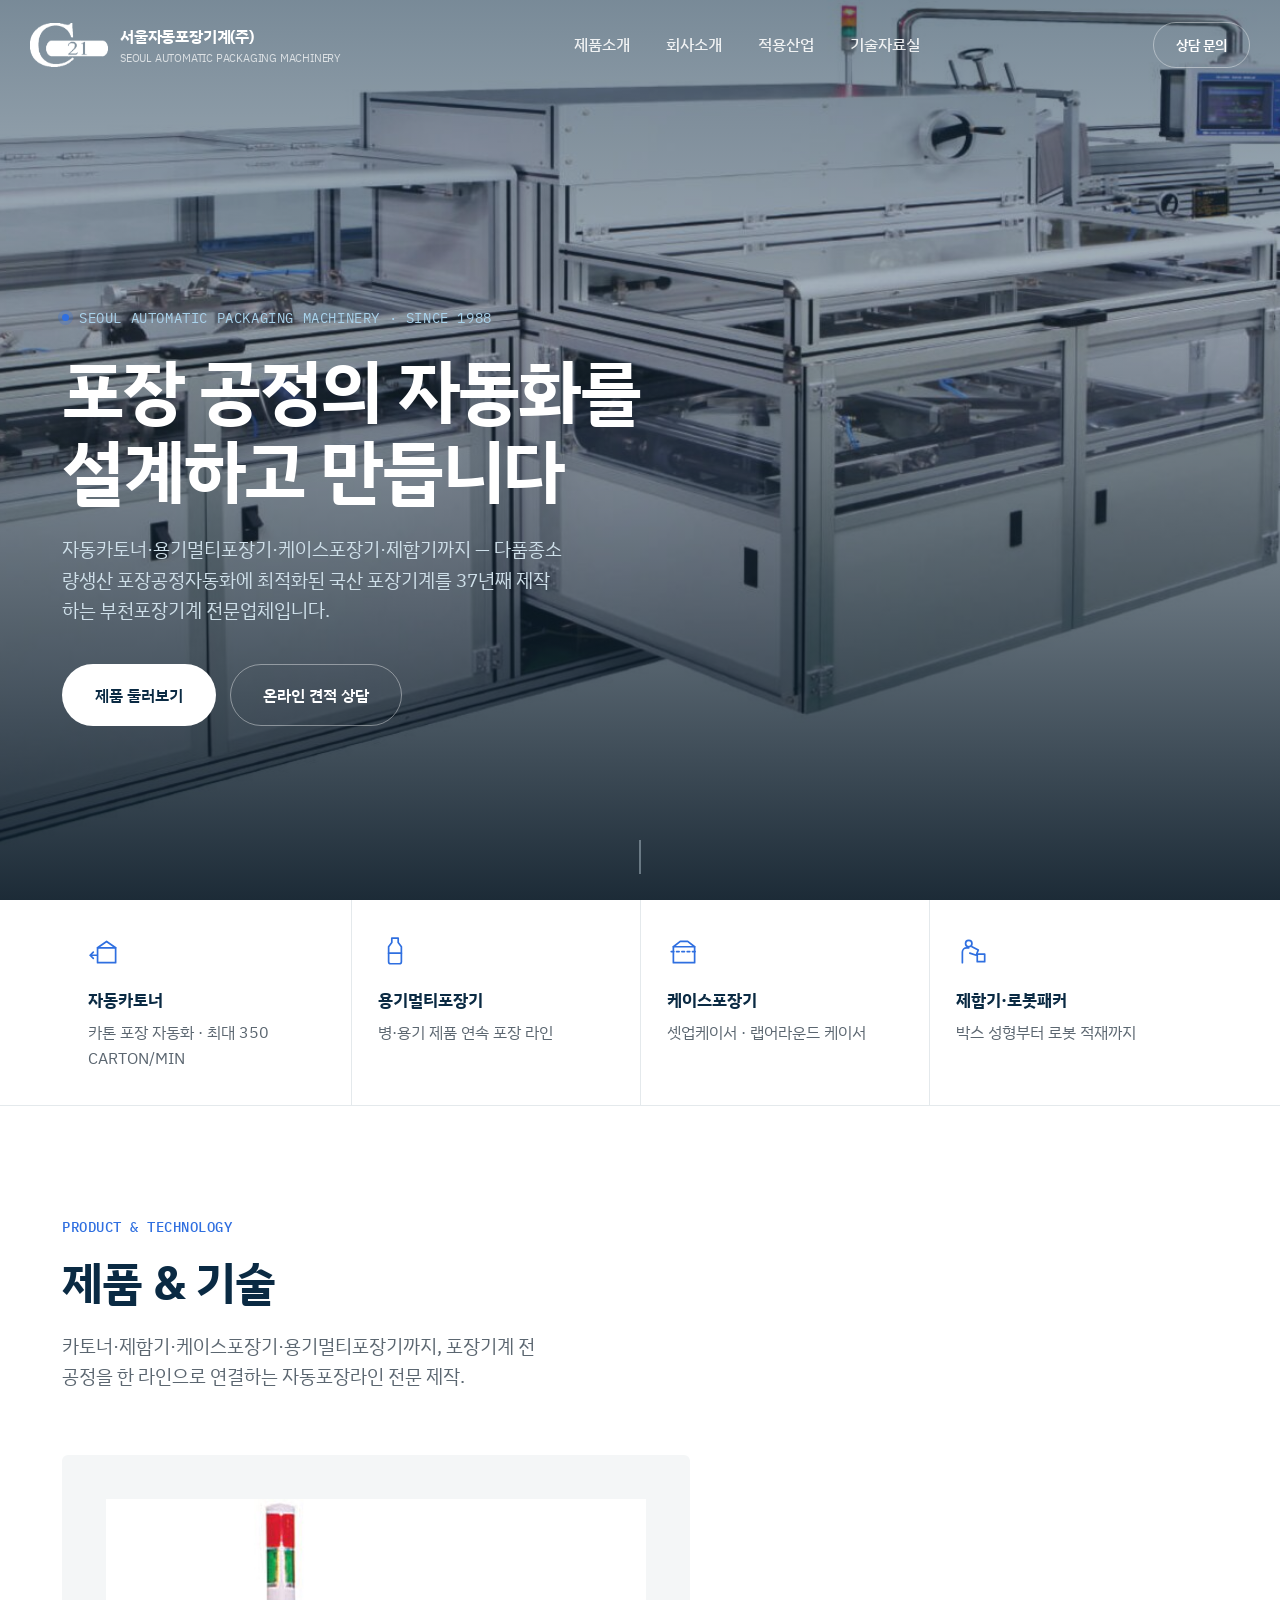
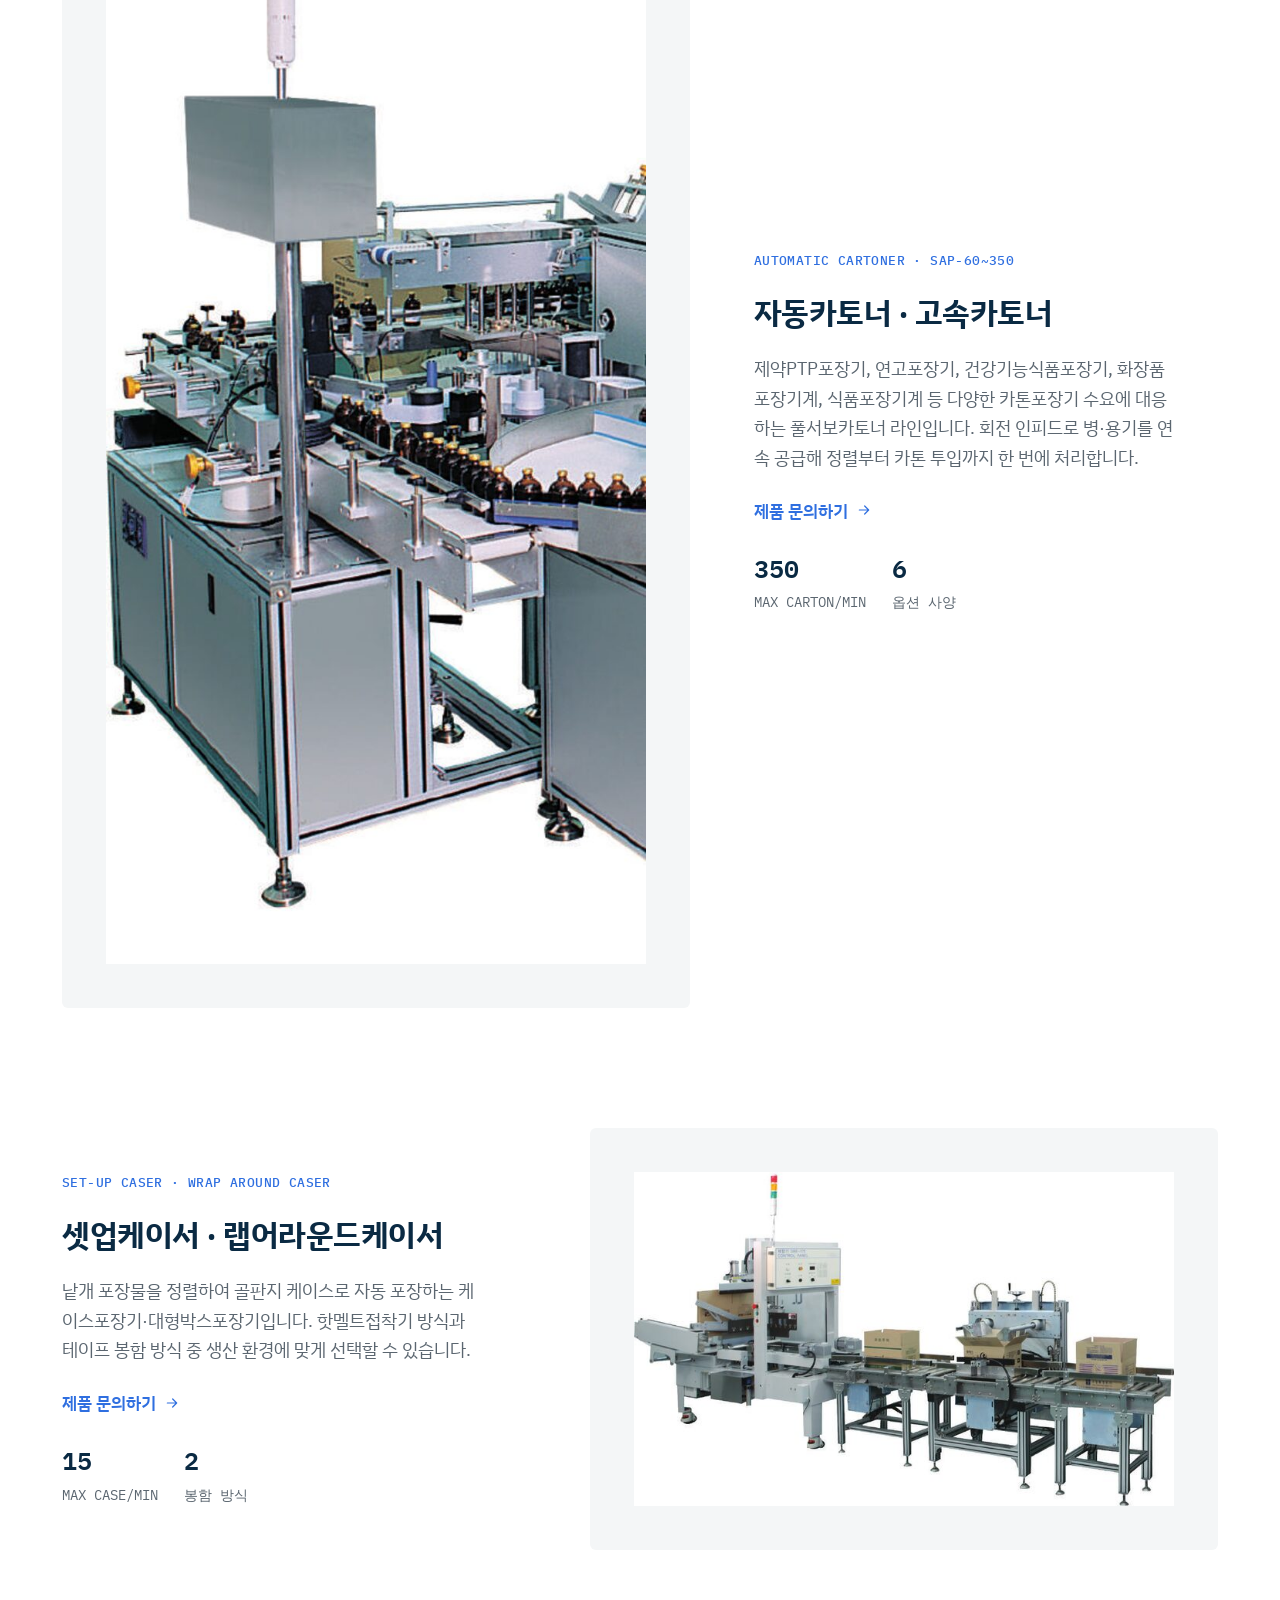
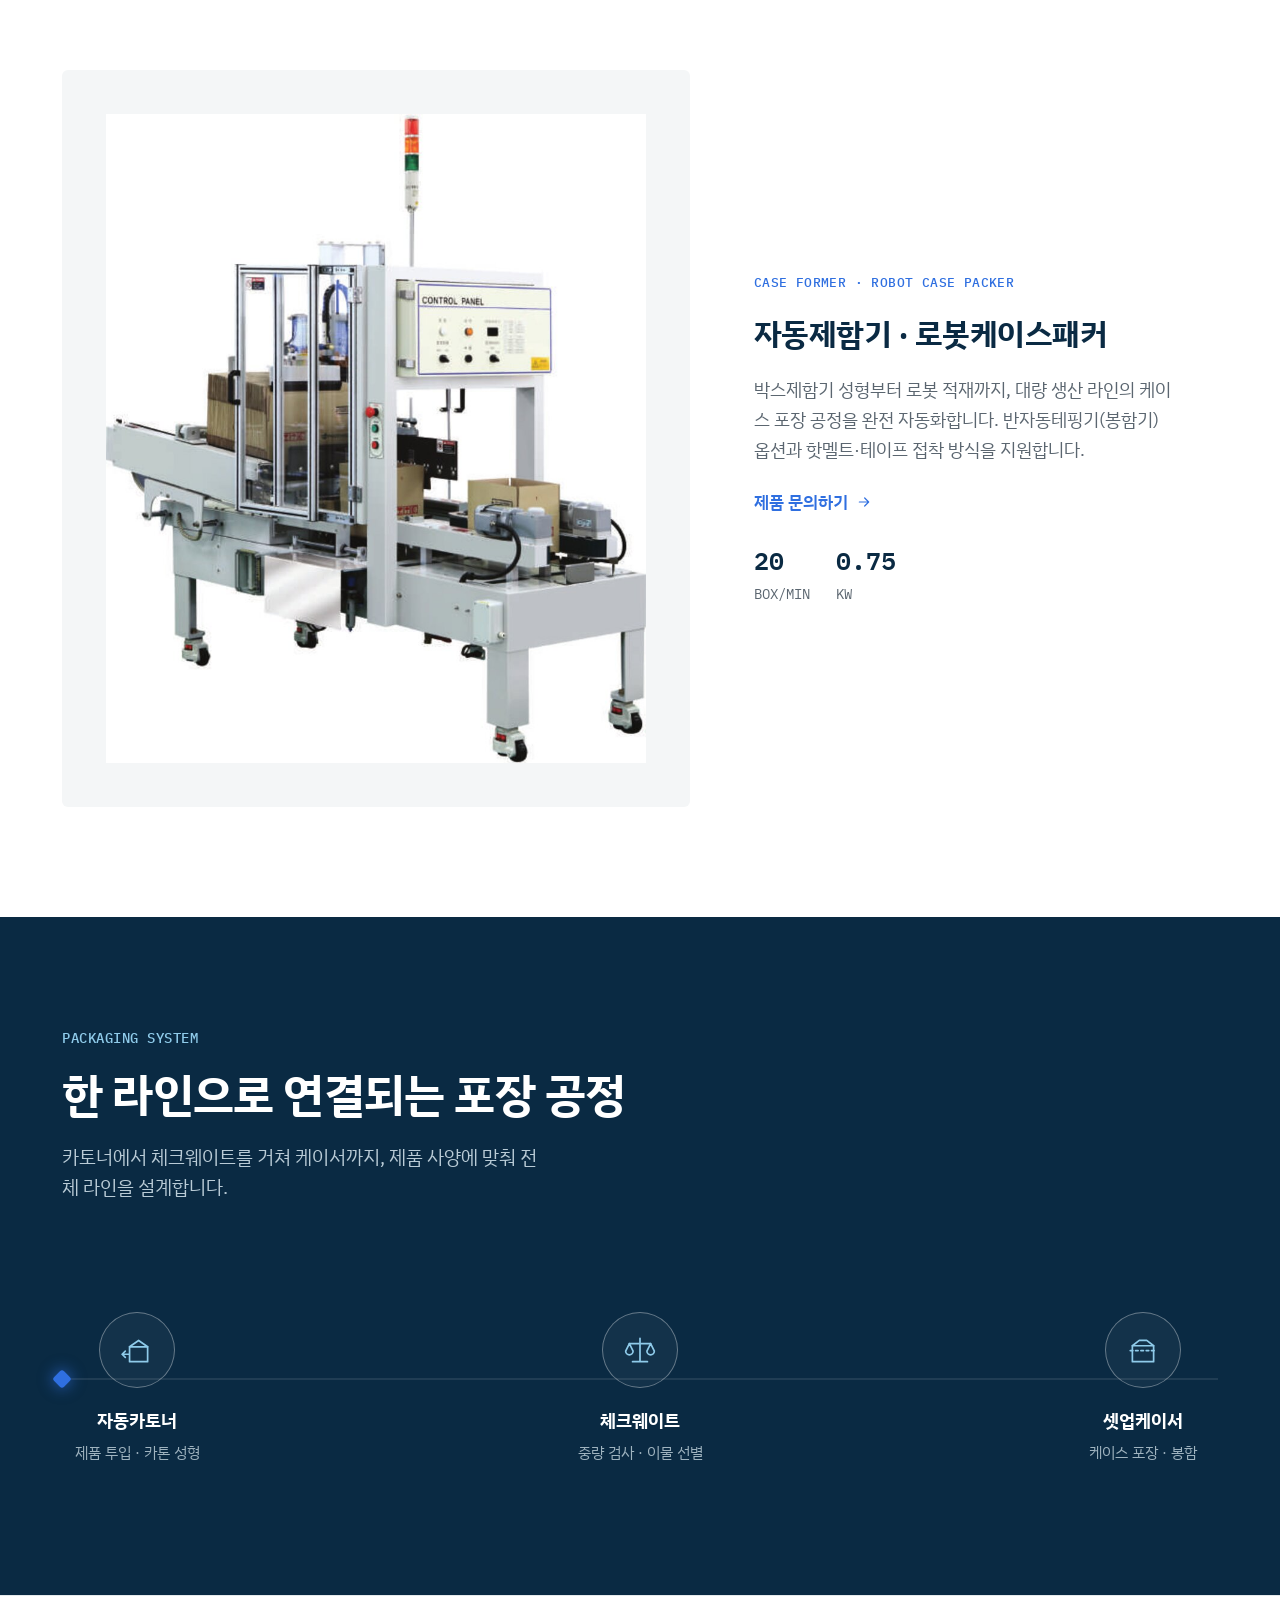
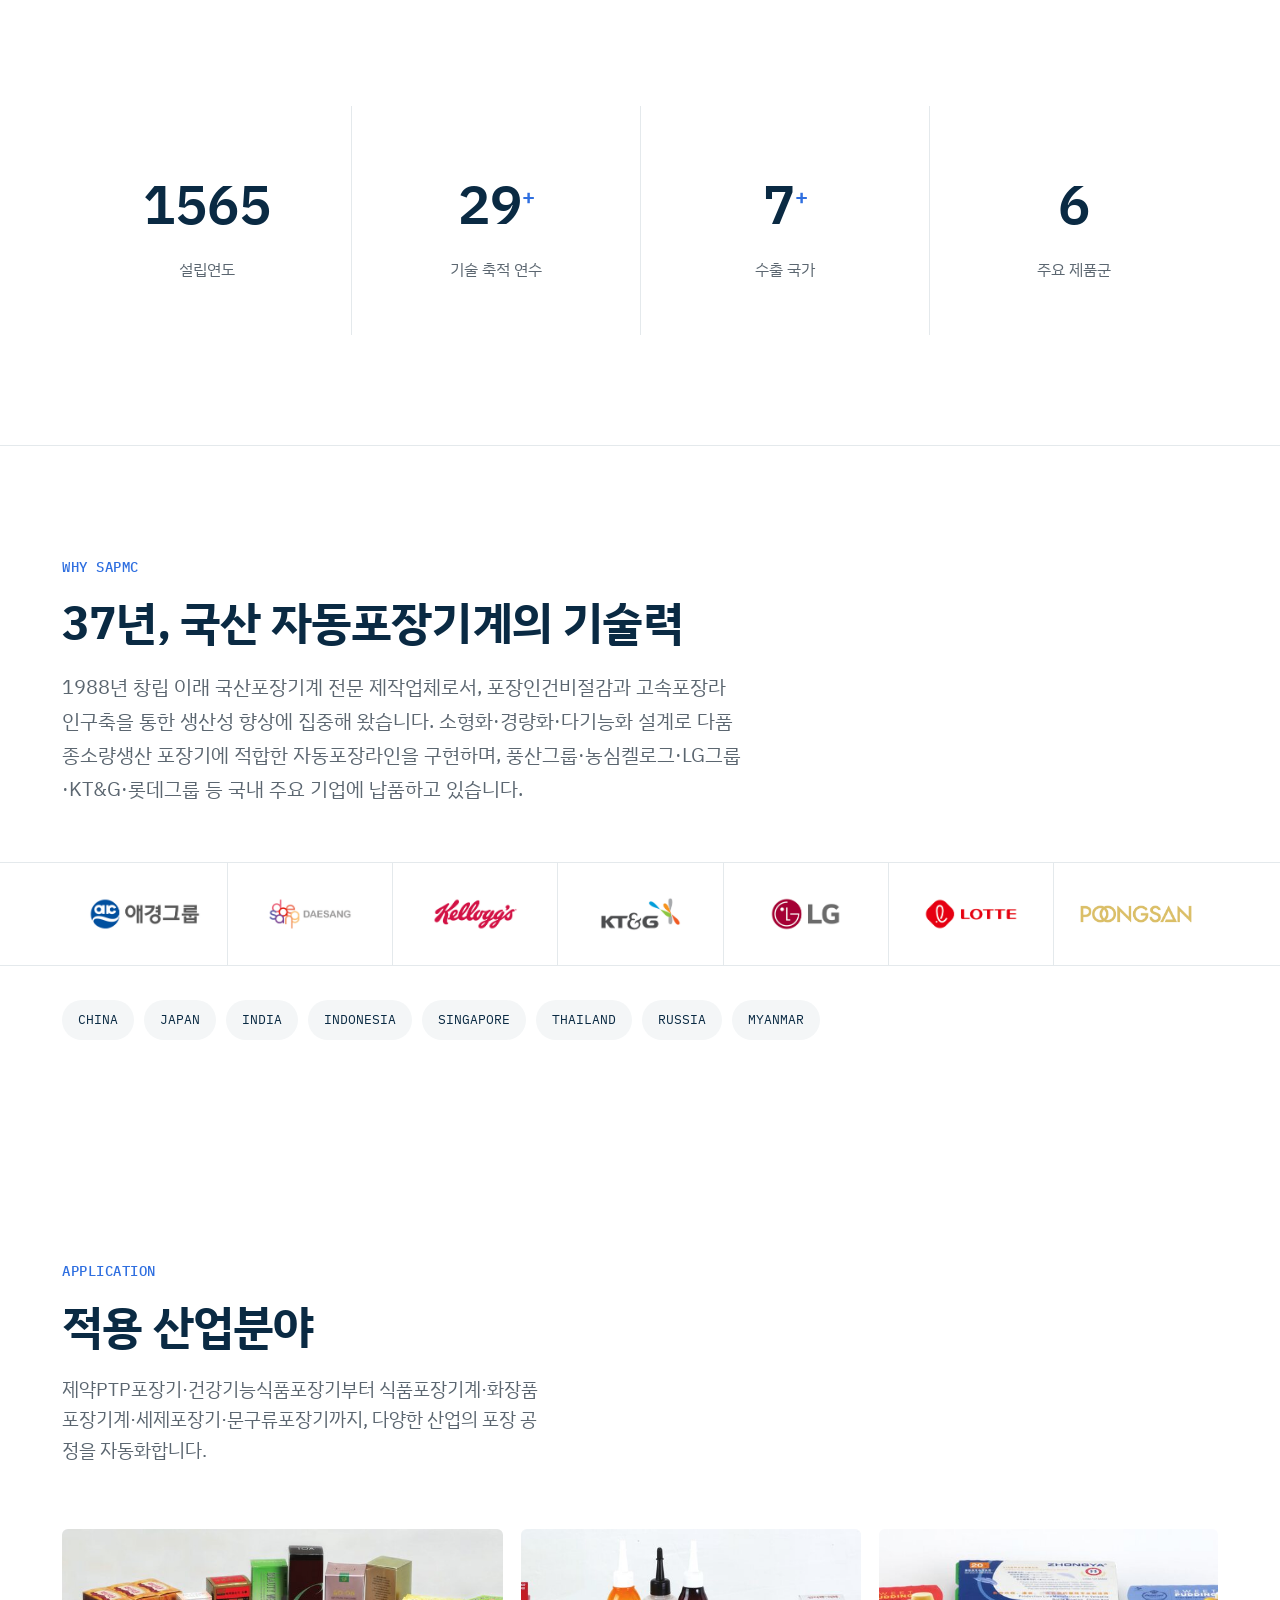
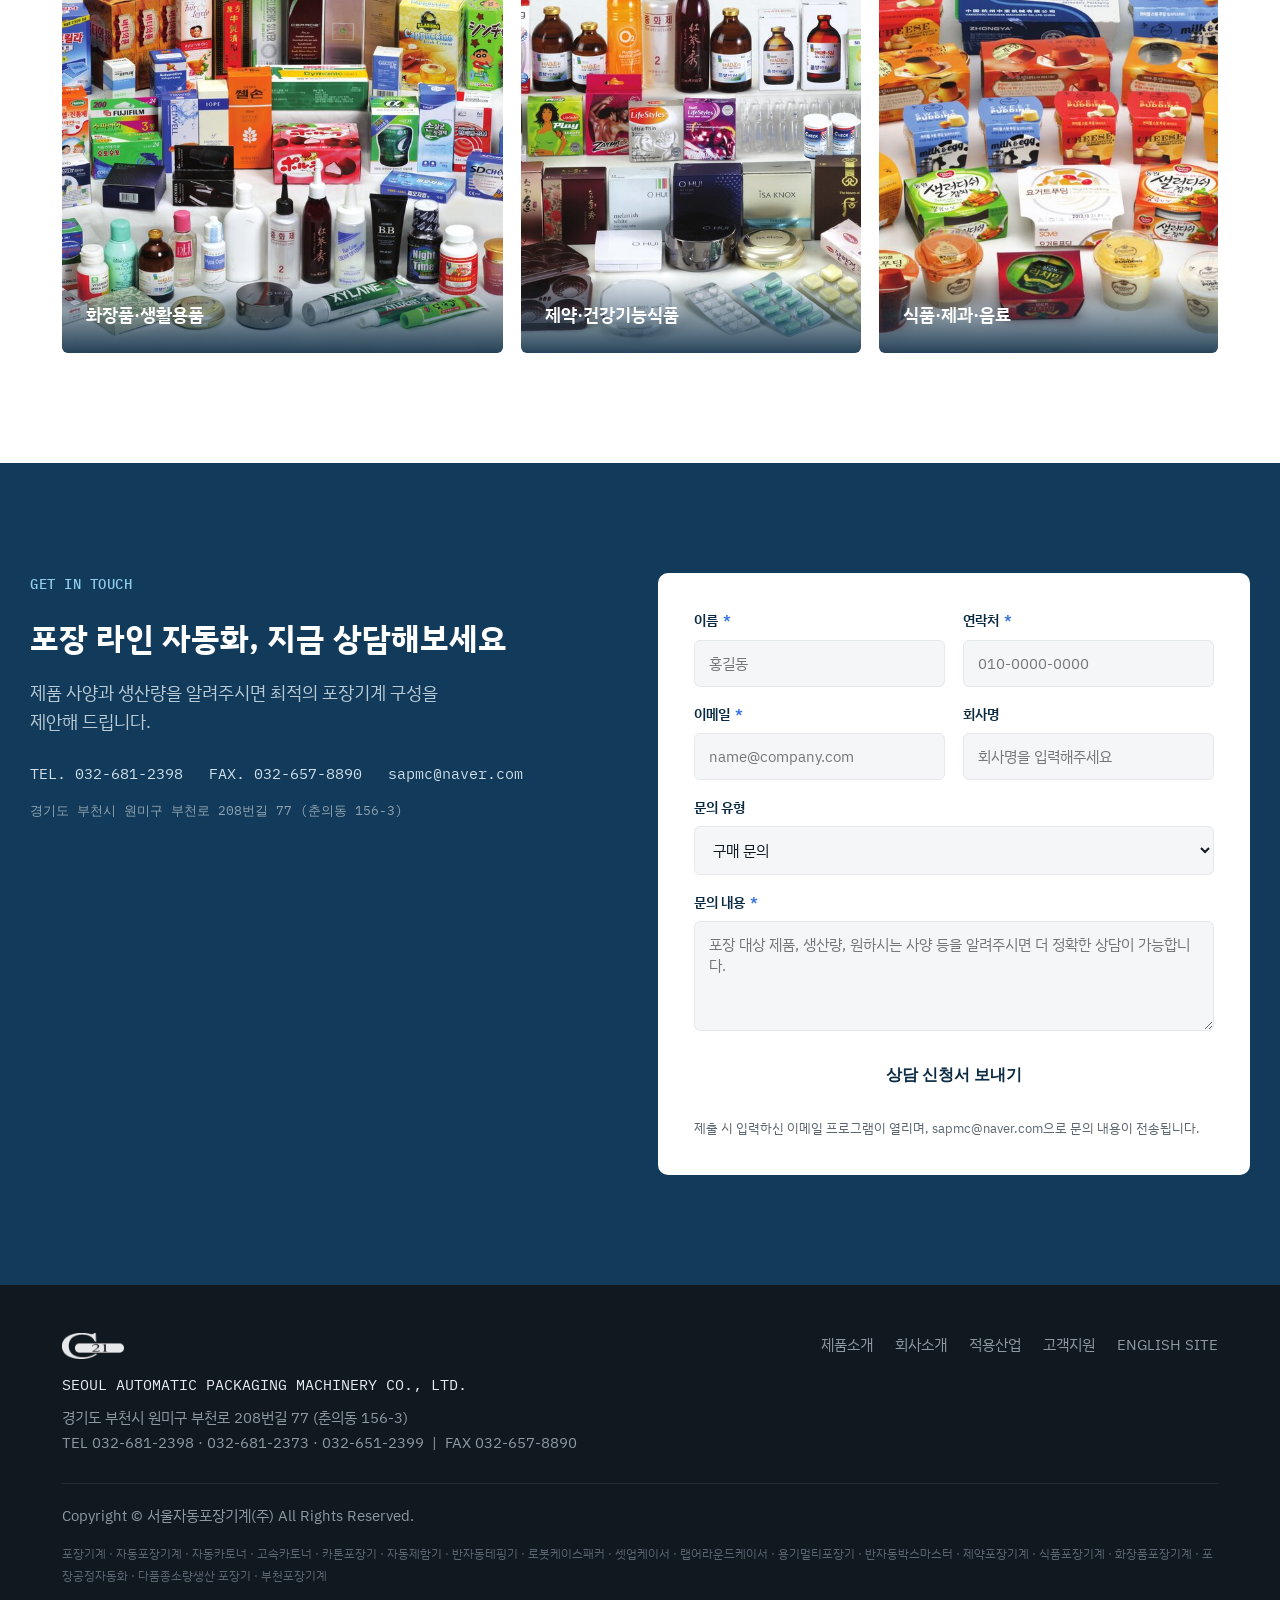
==== index.html @ 789d1ea6 "Rename sapmc_main_renewal_v2.html to index.html" ====
<!DOCTYPE html>
<html lang="ko">
<head>
<meta charset="UTF-8">
<meta name="viewport" content="width=device-width, initial-scale=1.0">
<title>포장기계·자동포장기계 전문제작 | 서울자동포장기계(주) - 카토너·제함기·케이스포장기</title>
<meta name="description" content="1988년 설립, 부천 소재 포장기계 전문업체 서울자동포장기계(주). 자동카토너, 용기멀티포장기, 로봇케이스패커, 제함기, 반자동테핑기 등 다품종소량생산 포장공정자동화 설비를 국내외에 공급합니다. 제약·식품·화장품 포장기계 전문 제작.">
<meta name="keywords" content="포장기계,자동포장기계,포장기계제작,포장자동화,자동포장라인,산업용포장기계,공장포장기계,포장기계전문업체,국산포장기계,카토너,카토닝기계,고속카토너,자동카토너,카톤포장기,카톤제함기,소박스포장기,소형박스포장기,자동제함기,제함기,제함기제작,박스제함기,반자동테핑기,테핑기,테이핑기,박스봉함기,봉함기,로봇케이서,로봇케이스패커,케이스포장기,셋업케이서,랩어라운드케이서,박스포장기계,대형박스포장기,용기멀티포장기,용기포장기,컵포장기,반자동박스마스터,핫멜트접착기,핫멜트포장기,설명서투입장치,리플렛투입기,자동날인기,날인장치,스푼자동공급기,제품자동공급장치,풀서보카토너,제약포장기계,제약PTP포장기,연고포장기,건강기능식품포장기,건강보조식품포장기,식품포장기계,제과포장기,스틱커피포장기,용기연속포장,두부포장기,화장품포장기계,세제포장기,비누포장기,염모제포장기,렌즈포장기,문구류포장기,차량부품포장기,베어링포장기,전자제품포장기,포장인건비절감,다품종소량생산포장기,포장공정자동화,고속포장라인구축,부천포장기계">
<meta name="author" content="서울자동포장기계(주)">
<link rel="canonical" href="https://www.sapmc.co.kr/">
<meta name="robots" content="index, follow">

<!-- Open Graph -->
<meta property="og:type" content="website">
<meta property="og:locale" content="ko_KR">
<meta property="og:site_name" content="서울자동포장기계(주)">
<meta property="og:title" content="포장기계·자동포장기계 전문제작 | 서울자동포장기계(주)">
<meta property="og:description" content="자동카토너·용기멀티포장기·로봇케이스패커·제함기 등 포장공정자동화 설비 전문 제작. 1988년 설립, 부천 소재 포장기계 전문업체.">
<meta property="og:url" content="https://www.sapmc.co.kr/">
<meta property="og:image" content="https://www.sapmc.co.kr/assets/og-cover.jpg">

<!-- Twitter Card -->
<meta name="twitter:card" content="summary_large_image">
<meta name="twitter:title" content="서울자동포장기계(주) | 자동포장기계 전문제작 1988">
<meta name="twitter:description" content="자동카토너·용기멀티포장기·로봇케이스패커 등 포장공정자동화 설비 전문 제작.">
<meta name="twitter:image" content="https://www.sapmc.co.kr/assets/og-cover.jpg">

<!-- GEO -->
<meta name="geo.region" content="KR-41">
<meta name="geo.placename" content="Bucheon-si, Gyeonggi-do">
<meta name="geo.position" content="37.5045;126.7825">
<meta name="ICBM" content="37.5045, 126.7825">

<script type="application/ld+json">
{
  "@context": "https://schema.org",
  "@type": "ManufacturingBusiness",
  "name": "서울자동포장기계(주)",
  "alternateName": "Seoul Automatic Packaging Machinery Co., Ltd.",
  "url": "https://www.sapmc.co.kr/",
  "logo": "https://www.sapmc.co.kr/assets/logo.png",
  "image": "https://www.sapmc.co.kr/assets/og-cover.jpg",
  "description": "1988년 설립된 자동포장기계 전문 제작업체. 자동카토너, 용기멀티포장기, 셋업케이서, 랩어라운드 케이서, 제함기, 로봇 케이스패커 등을 제작합니다.",
  "foundingDate": "1988",
  "telephone": "+82-32-681-2398",
  "faxNumber": "+82-32-657-8890",
  "email": "sapmc@naver.com",
  "keywords": "포장기계, 자동포장기계, 카토너, 자동카토너, 고속카토너, 제함기, 자동제함기, 반자동테핑기, 봉함기, 로봇케이스패커, 케이스포장기, 셋업케이서, 랩어라운드케이서, 용기멀티포장기, 반자동박스마스터, 제약포장기계, 식품포장기계, 화장품포장기계, 포장공정자동화, 부천포장기계",
  "knowsAbout": [
    "자동포장기계", "자동카토너", "고속카토너", "제함기", "반자동테핑기",
    "로봇케이스패커", "셋업케이서", "랩어라운드케이서", "용기멀티포장기",
    "제약포장기계", "식품포장기계", "화장품포장기계", "포장공정자동화", "다품종소량생산 포장"
  ],
  "address": {
    "@type": "PostalAddress",
    "streetAddress": "부천로 208번길 77 (춘의동 156-3)",
    "addressLocality": "부천시 원미구",
    "addressRegion": "경기도",
    "postalCode": "",
    "addressCountry": "KR"
  },
  "geo": {
    "@type": "GeoCoordinates",
    "latitude": 37.5045,
    "longitude": 126.7825
  },
  "areaServed": ["KR","CN","JP","IN","ID","SG","TH","RU","MM"],
  "sameAs": [],
  "makesOffer": [
    {"@type":"Offer","itemOffered":{"@type":"Product","name":"자동카토너 / 고속카토너 (Automatic Cartoner)"}},
    {"@type":"Offer","itemOffered":{"@type":"Product","name":"용기멀티포장기 / 반자동박스마스터 (Vessel Multi Pack)"}},
    {"@type":"Offer","itemOffered":{"@type":"Product","name":"셋업케이서 / 랩어라운드케이서 (Case Packer)"}},
    {"@type":"Offer","itemOffered":{"@type":"Product","name":"자동제함기 / 로봇케이스패커 (Case Former)"}},
    {"@type":"Offer","itemOffered":{"@type":"Product","name":"반자동테핑기 / 봉함기 (Tapping Machine)"}}
  ]
}
</script>
<script type="application/ld+json">
{
  "@context": "https://schema.org",
  "@type": "BreadcrumbList",
  "itemListElement": [
    {"@type":"ListItem","position":1,"name":"홈","item":"https://www.sapmc.co.kr/"},
    {"@type":"ListItem","position":2,"name":"제품소개","item":"https://www.sapmc.co.kr/#products"},
    {"@type":"ListItem","position":3,"name":"회사소개","item":"https://www.sapmc.co.kr/#why"},
    {"@type":"ListItem","position":4,"name":"적용산업","item":"https://www.sapmc.co.kr/#apply"},
    {"@type":"ListItem","position":5,"name":"온라인상담신청","item":"https://www.sapmc.co.kr/#contact"}
  ]
}
</script>
<link rel="preconnect" href="https://fonts.googleapis.com">
<link rel="preconnect" href="https://fonts.gstatic.com" crossorigin>
<link href="https://fonts.googleapis.com/css2?family=IBM+Plex+Sans+KR:wght@400;500;600;700&family=IBM+Plex+Mono:wght@400;500;600&display=swap" rel="stylesheet">
<style>
:root{
  --navy:#0A2A43;
  --navy-2:#123A5A;
  --accent:#2F6FE0;
  --accent-2:#1B4FBF;
  --amber:#E8912A;
  --ink:#101820;
  --muted:#5B6670;
  --line:#E4E9EC;
  --panel:#F4F6F7;
  --white:#FFFFFF;
}
*{box-sizing:border-box;}
html{scroll-behavior:smooth;}
section[id]{scroll-margin-top:96px;}
body{margin:0;font-family:'IBM Plex Sans KR',sans-serif;color:var(--ink);background:var(--white);line-height:1.65;-webkit-font-smoothing:antialiased;overflow-x:hidden;}
.mono{font-family:'IBM Plex Mono',monospace;}
a{color:inherit;text-decoration:none;}
img{max-width:100%;display:block;}
.wrap{max-width:1220px;margin:0 auto;padding:0 32px;}
.btn{display:inline-flex;align-items:center;gap:10px;padding:17px 32px;font-size:16px;font-weight:600;border-radius:100px;border:1px solid transparent;cursor:pointer;transition:all .2s ease;}
.btn-primary{background:#fff;color:var(--navy);}
.btn-primary:hover{background:#eef3f8;transform:translateY(-1px);}
.btn-line{border-color:rgba(255,255,255,.4);color:#fff;}
.btn-line:hover{border-color:#fff;background:rgba(255,255,255,.08);}
.btn-dark{border-color:var(--line);color:var(--navy);}
.btn-dark:hover{border-color:var(--navy);}

/* ---------------- HEADER ---------------- */
header{position:fixed;top:0;left:0;right:0;z-index:100;transition:background .3s ease, box-shadow .3s ease;}
.header-inner{display:flex;align-items:center;justify-content:space-between;padding:22px 0;}
.logo{display:flex;align-items:center;gap:12px;font-weight:700;font-size:16px;color:#fff;letter-spacing:-.2px;transition:color .3s;}
.logo-img-wrap{position:relative;width:78px;height:44px;flex:none;}
.logo-img{position:absolute;top:50%;left:0;transform:translateY(-50%);height:44px;width:auto;transition:opacity .3s ease;}
.logo-img-navy{opacity:0;}
header.scrolled .logo-img-white{opacity:0;}
header.scrolled .logo-img-navy{opacity:1;}
.logo-sub{font-size:10.5px;opacity:.72;font-weight:400;margin-top:1px;}
nav{display:flex;align-items:center;gap:36px;}
nav a{font-size:15.5px;font-weight:500;color:#fff;opacity:.88;}
nav a:hover{opacity:1;}
header.scrolled{background:rgba(255,255,255,0.97);box-shadow:0 1px 0 var(--line);}
header.scrolled .logo,header.scrolled nav a{color:var(--navy);opacity:1;}
header.scrolled .btn-line{border-color:var(--navy);color:var(--navy);}

/* ---------------- HERO ---------------- */
.hero{position:relative;height:100svh;min-height:640px;display:flex;align-items:flex-end;overflow:hidden;background:var(--navy);}
.hero-media{position:absolute;inset:0;}
.hero-media img{width:100%;height:100%;object-fit:cover;object-position:center 40%;transform:scale(1.06);animation:heroZoom 18s ease-in-out infinite alternate;}
@keyframes heroZoom{from{transform:scale(1.06);}to{transform:scale(1.14);}}
.hero-overlay{position:absolute;inset:0;background:linear-gradient(180deg,rgba(10,42,67,.55) 0%,rgba(10,42,67,.35) 35%,rgba(9,25,38,.92) 100%);}
.hero-content{position:relative;z-index:3;width:100%;padding-bottom:64px;color:#fff;}
.hero-eyebrow{font-family:'IBM Plex Mono',monospace;font-size:13.5px;letter-spacing:.6px;color:#A9D3EC;display:flex;align-items:center;gap:10px;margin-bottom:22px;}
.hero-eyebrow .dot{width:7px;height:7px;border-radius:50%;background:var(--accent);box-shadow:0 0 0 4px rgba(47,111,224,.25);animation:pulse 1.8s ease-in-out infinite;}
@keyframes pulse{0%,100%{opacity:1;}50%{opacity:.35;}}
.hero h1{font-size:clamp(38px,5.6vw,70px);line-height:1.14;font-weight:700;letter-spacing:-1.2px;margin:0 0 24px;max-width:840px;}
.hero p.lead{font-size:19px;color:#CFE0EA;max-width:500px;margin:0 0 38px;line-height:1.6;}
.hero-ctas{display:flex;gap:14px;flex-wrap:wrap;}
.scroll-cue{position:absolute;bottom:26px;left:50%;transform:translateX(-50%);z-index:2;color:#cfe0ea;opacity:.8;}
.scroll-cue span{display:block;width:1px;height:34px;background:currentColor;margin:0 auto;position:relative;overflow:hidden;}
.scroll-cue span::after{content:"";position:absolute;top:-34px;left:0;width:100%;height:100%;background:var(--amber);animation:scrollLine 1.8s ease-in-out infinite;}
@keyframes scrollLine{0%{top:-34px;}100%{top:34px;}}

/* ---------------- FEATURE STRIP ---------------- */
.feature-strip{border-bottom:1px solid var(--line);}
.feature-strip .wrap{display:grid;grid-template-columns:repeat(4,1fr);}
.feature-item{padding:34px 26px;border-left:1px solid var(--line);position:relative;transition:background .2s;}
.feature-item:first-child{border-left:none;}
.feature-item:hover{background:var(--panel);}
.feature-item .icon-static{width:34px;height:34px;color:var(--accent);margin-bottom:18px;}
.feature-item h4{font-size:17px;margin:0 0 6px;color:var(--navy);}
.feature-item p{font-size:15.5px;color:var(--muted);margin:0;}

/* ---------------- SECTION SHARED ---------------- */
section{padding:110px 0;}
.section-kicker{font-family:'IBM Plex Mono',monospace;font-size:13.5px;color:var(--accent);letter-spacing:.5px;margin-bottom:16px;font-weight:500;}
.section-title{font-size:clamp(30px,3.6vw,46px);letter-spacing:-.8px;color:var(--navy);margin:0 0 20px;line-height:1.22;}
.section-sub{font-size:19px;color:var(--muted);max-width:480px;margin:0;line-height:1.6;}
.section-head{margin-bottom:64px;}
.section-head.split{display:flex;justify-content:space-between;align-items:flex-end;gap:30px;flex-wrap:wrap;}

/* ---------------- PRODUCT FEATURE ROWS ---------------- */
.feature-row{display:grid;grid-template-columns:1.15fr 0.85fr;gap:64px;align-items:center;margin-bottom:120px;}
.feature-row:last-child{margin-bottom:0;}
.feature-row.reverse{direction:rtl;}
.feature-row.reverse > *{direction:ltr;}
.feature-media{background:var(--panel);padding:44px;border-radius:6px;}
.feature-media img{width:100%;height:auto;}
.feature-text .tag{font-family:'IBM Plex Mono',monospace;font-size:12.5px;color:var(--accent);letter-spacing:.4px;margin-bottom:16px;display:block;font-weight:500;}
.feature-text h3{font-size:31px;color:var(--navy);margin:0 0 16px;letter-spacing:-.5px;}
.feature-text p{font-size:18px;color:var(--muted);margin:0 0 24px;max-width:420px;line-height:1.65;}
.feature-text .more{font-size:16.5px;font-weight:600;color:var(--accent);display:inline-flex;align-items:center;gap:8px;}
.feature-text .more svg{transition:transform .2s;}
.feature-text .more:hover svg{transform:translateX(4px);}
.mini-specs{display:flex;gap:26px;margin-top:24px;flex-wrap:wrap;}
.mini-specs div{font-family:'IBM Plex Mono',monospace;}
.mini-specs .n{font-size:25px;color:var(--navy);font-weight:600;}
.mini-specs .l{font-size:13.5px;color:var(--muted);margin-top:2px;}

/* ---------------- FLOW DIAGRAM (animated) ---------------- */
.flow-section{background:var(--navy);color:#fff;}
.flow-section .section-kicker{color:#8FCBEA;}
.flow-section .section-title{color:#fff;}
.flow-section .section-sub{color:#B9CBD6;}
.flow-track{position:relative;margin-top:70px;padding:40px 0 20px;}
.flow-line{position:absolute;top:50%;left:0;right:0;height:1px;background:rgba(255,255,255,.18);transform:translateY(-50%);}
.flow-stages{display:flex;justify-content:space-between;position:relative;z-index:2;}
.flow-stage{text-align:center;width:150px;}
.flow-stage .node{width:76px;height:76px;border-radius:50%;background:rgba(255,255,255,.04);border:1.5px solid rgba(255,255,255,.35);display:flex;align-items:center;justify-content:center;margin:0 auto 18px;color:#8FCBEA;}
.flow-stage h5{font-size:18px;margin:0 0 5px;}
.flow-stage p{font-size:14.5px;color:#9FB3BF;margin:0;}
.flow-mover{position:absolute;top:50%;left:0;width:14px;height:14px;background:var(--accent);border-radius:3px;transform:translate(-50%,-50%) rotate(45deg);animation:flowMove 6s linear infinite;box-shadow:0 0 14px 2px rgba(47,111,224,.55);}
@keyframes flowMove{
  0%{left:2%;}
  30%{left:50%;}
  33%{left:50%;}
  63%{left:98%;}
  66%{left:98%;}
  96%{left:2%;}
  100%{left:2%;}
}

/* ---------------- STATS ---------------- */
.stats-band{border-top:1px solid var(--line);border-bottom:1px solid var(--line);}
.stats-band .wrap{display:grid;grid-template-columns:repeat(4,1fr);}
.stat-block{padding:52px 26px;border-left:1px solid var(--line);text-align:center;}
.stat-block:first-child{border-left:none;}
.stat-num{font-family:'IBM Plex Mono',monospace;font-size:54px;font-weight:600;color:var(--navy);}
.stat-num sup{font-size:22px;color:var(--accent);}
.stat-label{font-size:15.5px;color:var(--muted);margin-top:10px;}

/* ---------------- TRUST / MARQUEE ---------------- */
.trust-copy{max-width:680px;margin:0 0 56px;}
.trust-copy p{font-size:20px;color:var(--muted);line-height:1.7;}
.marquee{overflow:hidden;border-top:1px solid var(--line);border-bottom:1px solid var(--line);padding:28px 0;}
.marquee-track{display:flex;gap:64px;width:max-content;animation:marquee 26s linear infinite;}
.marquee-track span{font-family:'IBM Plex Mono',monospace;font-size:16px;color:var(--muted);white-space:nowrap;letter-spacing:.3px;}
@keyframes marquee{from{transform:translateX(0);}to{transform:translateX(-50%);}}
.export-row{display:flex;flex-wrap:wrap;gap:10px;margin-top:34px;}
.export-row span{font-family:'IBM Plex Mono',monospace;font-size:13px;color:var(--navy);background:var(--panel);padding:9px 16px;border-radius:100px;}

/* ---------------- CLIENT LOGOS ---------------- */
.client-logos{background:#fff;border-top:1px solid var(--line);border-bottom:1px solid var(--line);}
.client-logos .wrap{display:grid;grid-template-columns:repeat(7,1fr);}
.client-logo-cell{
  padding:34px 22px;border-left:1px solid var(--line);
  display:flex;align-items:center;justify-content:center;
  background:#fff;
}
.client-logo-cell:first-child{border-left:none;}
.client-logo-cell img{max-height:34px;width:auto;max-width:100%;}
@media (max-width:900px){
  .client-logos .wrap{grid-template-columns:repeat(3,1fr);}
  .client-logo-cell:nth-child(4){border-left:none;}
}

/* ---------------- APPLICATIONS GALLERY ---------------- */
.app-gallery{display:grid;grid-template-columns:1.3fr 1fr 1fr;gap:18px;}
.app-cell{position:relative;overflow:hidden;border-radius:6px;aspect-ratio:4/5;}
.app-cell:first-child{grid-row:span 1;aspect-ratio:auto;}
.app-cell img{width:100%;height:100%;object-fit:cover;transition:transform .5s ease;}
.app-cell:hover img{transform:scale(1.05);}
.app-cell .label{position:absolute;left:0;right:0;bottom:0;padding:24px;background:linear-gradient(0deg,rgba(10,42,67,.88),transparent);color:#fff;font-size:18px;font-weight:600;}

/* ---------------- CTA ---------------- */
.cta-strip{background:var(--navy-2);color:#fff;}
.contact-grid{display:grid;grid-template-columns:1fr 1.05fr;gap:64px;align-items:start;padding:0;}
.contact-intro h3{font-size:32px;margin:14px 0 14px;}
.contact-intro p{margin:0 0 26px;color:#B9CBD6;font-size:17.5px;max-width:420px;}
.cta-contacts{display:flex;gap:22px;flex-wrap:wrap;font-family:'IBM Plex Mono',monospace;font-size:14.5px;color:#CFE0EA;margin-bottom:14px;}
.contact-address{font-size:13px;color:#8FA3B0;}

.contact-form{background:#fff;border-radius:10px;padding:36px;color:var(--ink);}
.contact-form .form-row{display:grid;grid-template-columns:1fr 1fr;gap:18px;}
.contact-form label{display:block;font-size:13.5px;font-weight:600;color:var(--navy);margin-bottom:16px;}
.contact-form label.full{grid-column:1/-1;}
.contact-form label em{color:var(--accent);font-style:normal;margin-left:2px;}
.contact-form input,.contact-form select,.contact-form textarea{
  display:block;width:100%;margin-top:8px;padding:12px 14px;
  border:1px solid var(--line);border-radius:6px;font-size:14.5px;
  font-family:'IBM Plex Sans KR',sans-serif;color:var(--ink);background:var(--panel);
  transition:border-color .2s;
}
.contact-form input:focus,.contact-form select:focus,.contact-form textarea:focus{
  outline:none;border-color:var(--accent);background:#fff;
}
.contact-form textarea{resize:vertical;}
.contact-form .form-note{font-size:12.5px;color:var(--muted);margin:14px 0 0;font-weight:400;}
@media (max-width:900px){
  .contact-grid{grid-template-columns:1fr;gap:36px;}
  .contact-form{padding:26px;}
  .contact-form .form-row{grid-template-columns:1fr;}
}
.cta-inner{display:flex;justify-content:space-between;align-items:center;gap:30px;flex-wrap:wrap;}
.cta-inner h3{font-size:32px;margin:0 0 10px;}
.cta-inner p{margin:0;color:#B9CBD6;font-size:17.5px;}
.cta-contacts{display:flex;gap:26px;flex-wrap:wrap;font-family:'IBM Plex Mono',monospace;font-size:14.5px;color:#CFE0EA;}

/* ---------------- FOOTER ---------------- */
footer{background:var(--ink);color:#8E9AA2;padding:48px 0 28px;font-size:15px;}

/* ---------------- BACK TO TOP ---------------- */
.to-top{
  position:fixed;right:26px;bottom:26px;z-index:80;
  width:48px;height:48px;border-radius:50%;
  background:var(--navy);color:#fff;border:1px solid rgba(255,255,255,.15);
  display:flex;align-items:center;justify-content:center;cursor:pointer;
  opacity:0;visibility:hidden;transform:translateY(10px);
  transition:opacity .25s ease, transform .25s ease, background .2s ease;
  box-shadow:0 6px 18px rgba(10,42,67,.28);
}
.to-top.visible{opacity:1;visibility:visible;transform:translateY(0);}
.to-top:hover{background:var(--accent);}
@media (max-width:900px){.to-top{right:18px;bottom:18px;width:44px;height:44px;}}
.footer-grid{display:flex;justify-content:space-between;gap:30px;flex-wrap:wrap;border-bottom:1px solid #222B33;padding-bottom:28px;margin-bottom:20px;}
.footer-brand{font-family:'IBM Plex Mono',monospace;color:#E7ECEF;font-size:15px;margin-bottom:8px;}
.footer-links{display:flex;gap:22px;flex-wrap:wrap;}
.footer-keywords{margin-top:14px;font-size:12px;color:#5A6670;line-height:1.8;}
footer a:hover{color:#fff;}

@media (max-width:900px){
  nav{display:none;}
  .feature-strip .wrap{grid-template-columns:repeat(2,1fr);}
  .feature-item:nth-child(3){border-left:none;}
  .feature-row{grid-template-columns:1fr;gap:32px;}
  .feature-row.reverse{direction:ltr;}
  .flow-stages{flex-direction:column;gap:30px;}
  .flow-line{display:none;}
  .flow-mover{display:none;}
  .stats-band .wrap{grid-template-columns:repeat(2,1fr);}
  .stat-block:nth-child(3){border-left:none;}
  .app-gallery{grid-template-columns:1fr 1fr;}
  section{padding:72px 0;}
  .cta-inner{flex-direction:column;align-items:flex-start;}
}
</style>
</head>
<body>

<header id="siteHeader">
  <div class="wrap header-inner">
    <div class="logo">
      <span class="logo-img-wrap">
        <img class="logo-img logo-img-white" src="[data-uri]" alt="서울자동포장기계 로고">
        <img class="logo-img logo-img-navy" src="[data-uri]" alt="서울자동포장기계 로고">
      </span>
      <div>서울자동포장기계(주)<div class="logo-sub">SEOUL AUTOMATIC PACKAGING MACHINERY</div></div>
    </div>
    <nav>
      <a href="#products">제품소개</a>
      <a href="#why">회사소개</a>
      <a href="#apply">적용산업</a>
      <a href="#contact">기술자료실</a>
    </nav>
    <a class="btn btn-line" href="#contact" style="padding:11px 22px;font-size:13.5px;">상담 문의</a>
  </div>
</header>

<section class="hero">
  <div class="hero-media"><img src="[data-uri]" alt="서울자동포장기계 자동카토너 포장라인"></div>
  <div class="hero-overlay"></div>
  <div class="wrap hero-content">
    <div class="hero-eyebrow"><span class="dot"></span>SEOUL AUTOMATIC PACKAGING MACHINERY · SINCE 1988</div>
    <h1>포장 공정의 자동화를<br>설계하고 만듭니다</h1>
    <p class="lead">자동카토너·용기멀티포장기·케이스포장기·제함기까지 — 다품종소량생산 포장공정자동화에 최적화된 국산 포장기계를 37년째 제작하는 부천포장기계 전문업체입니다.</p>
    <div class="hero-ctas">
      <a class="btn btn-primary" href="#products">제품 둘러보기</a>
      <a class="btn btn-line" href="#contact">온라인 견적 상담</a>
    </div>
  </div>
  <div class="scroll-cue"><span></span></div>
</section>

<div class="feature-strip">
  <div class="wrap">
    <a class="feature-item" href="#products">
      <div class="icon-static"><svg viewBox="0 0 32 32" fill="none" stroke="currentColor" stroke-width="1.6" stroke-linecap="round" stroke-linejoin="round" width="34" height="34">
        <rect x="9" y="13" width="17" height="14"/><path d="M9 13l8.5-6 8.5 6"/><path d="M2 20h6.5M5 17l-3 3 3 3"/>
      </svg></div>
      <h4>자동카토너</h4>
      <p>카톤 포장 자동화 · 최대 350 CARTON/MIN</p>
    </a>
    <a class="feature-item" href="#products">
      <div class="icon-static"><svg viewBox="0 0 32 32" fill="none" stroke="currentColor" stroke-width="1.6" stroke-linecap="round" stroke-linejoin="round" width="34" height="34">
        <path d="M13 4h6v4l3 4v14a2 2 0 01-2 2h-8a2 2 0 01-2-2V12l3-4V4z"/><path d="M13 4h6"/><path d="M10 18h12"/>
      </svg></div>
      <h4>용기멀티포장기</h4>
      <p>병·용기 제품 연속 포장 라인</p>
    </a>
    <a class="feature-item" href="#products">
      <div class="icon-static"><svg viewBox="0 0 32 32" fill="none" stroke="currentColor" stroke-width="1.6" stroke-linecap="round" stroke-linejoin="round" width="34" height="34">
        <rect x="6" y="12" width="20" height="15"/><path d="M6 12l6.5-5h7L26 12"/><path d="M4 16.5h24" stroke-dasharray="2.4 2.6"/>
      </svg></div>
      <h4>케이스포장기</h4>
      <p>셋업케이서 · 랩어라운드 케이서</p>
    </a>
    <a class="feature-item" href="#products">
      <div class="icon-static"><svg viewBox="0 0 32 32" fill="none" stroke="currentColor" stroke-width="1.6" stroke-linecap="round" stroke-linejoin="round" width="34" height="34">
        <path d="M6 27V17a4 4 0 014-4h2"/><circle cx="12" cy="9" r="3"/><path d="M15 12l6 3-2 5-6-2"/><rect x="20" y="19" width="7" height="7"/>
      </svg></div>
      <h4>제함기·로봇패커</h4>
      <p>박스 성형부터 로봇 적재까지</p>
    </a>
  </div>
</div>

<section id="products">
  <div class="wrap">
    <div class="section-head split">
      <div>
        <div class="section-kicker">PRODUCT &amp; TECHNOLOGY</div>
        <h2 class="section-title">제품 &amp; 기술</h2>
        <p class="section-sub">카토너·제함기·케이스포장기·용기멀티포장기까지, 포장기계 전 공정을 한 라인으로 연결하는 자동포장라인 전문 제작.</p>
      </div>
    </div>

    <div class="feature-row">
      <div class="feature-media"><img src="[data-uri]" alt="자동카토너 고속카토너 카톤포장기 SAP 시리즈 병 제품 포장라인"></div>
      <div class="feature-text">
        <span class="tag mono">AUTOMATIC CARTONER · SAP-60~350</span>
        <h3>자동카토너 · 고속카토너</h3>
        <p>제약PTP포장기, 연고포장기, 건강기능식품포장기, 화장품포장기계, 식품포장기계 등 다양한 카톤포장기 수요에 대응하는 풀서보카토너 라인입니다. 회전 인피드로 병·용기를 연속 공급해 정렬부터 카톤 투입까지 한 번에 처리합니다.</p>
        <a class="more" href="#contact">제품 문의하기 <svg width="16" height="16" viewBox="0 0 24 24" fill="none"><path d="M5 12h14M13 6l6 6-6 6" stroke="currentColor" stroke-width="1.8" stroke-linecap="round" stroke-linejoin="round"/></svg></a>
        <div class="mini-specs">
          <div><div class="n">350</div><div class="l">MAX CARTON/MIN</div></div>
          <div><div class="n">6</div><div class="l">옵션 사양</div></div>
        </div>
      </div>
    </div>

    <div class="feature-row reverse">
      <div class="feature-media"><img src="[data-uri]" alt="셋업케이서 랩어라운드케이서 케이스포장기 박스포장기계"></div>
      <div class="feature-text">
        <span class="tag mono">SET-UP CASER · WRAP AROUND CASER</span>
        <h3>셋업케이서 · 랩어라운드케이서</h3>
        <p>낱개 포장물을 정렬하여 골판지 케이스로 자동 포장하는 케이스포장기·대형박스포장기입니다. 핫멜트접착기 방식과 테이프 봉함 방식 중 생산 환경에 맞게 선택할 수 있습니다.</p>
        <a class="more" href="#contact">제품 문의하기 <svg width="16" height="16" viewBox="0 0 24 24" fill="none"><path d="M5 12h14M13 6l6 6-6 6" stroke="currentColor" stroke-width="1.8" stroke-linecap="round" stroke-linejoin="round"/></svg></a>
        <div class="mini-specs">
          <div><div class="n">15</div><div class="l">MAX CASE/MIN</div></div>
          <div><div class="n">2</div><div class="l">봉함 방식</div></div>
        </div>
      </div>
    </div>

    <div class="feature-row">
      <div class="feature-media"><img src="[data-uri]" alt="자동제함기 로봇케이스패커 박스제함기 봉함기"></div>
      <div class="feature-text">
        <span class="tag mono">CASE FORMER · ROBOT CASE PACKER</span>
        <h3>자동제함기 · 로봇케이스패커</h3>
        <p>박스제함기 성형부터 로봇 적재까지, 대량 생산 라인의 케이스 포장 공정을 완전 자동화합니다. 반자동테핑기(봉함기) 옵션과 핫멜트·테이프 접착 방식을 지원합니다.</p>
        <a class="more" href="#contact">제품 문의하기 <svg width="16" height="16" viewBox="0 0 24 24" fill="none"><path d="M5 12h14M13 6l6 6-6 6" stroke="currentColor" stroke-width="1.8" stroke-linecap="round" stroke-linejoin="round"/></svg></a>
        <div class="mini-specs">
          <div><div class="n">20</div><div class="l">BOX/MIN</div></div>
          <div><div class="n">0.75</div><div class="l">KW</div></div>
        </div>
      </div>
    </div>

  </div>
</section>

<section class="flow-section">
  <div class="wrap">
    <div class="section-head">
      <div class="section-kicker">PACKAGING SYSTEM</div>
      <h2 class="section-title">한 라인으로 연결되는 포장 공정</h2>
      <p class="section-sub">카토너에서 체크웨이트를 거쳐 케이서까지, 제품 사양에 맞춰 전체 라인을 설계합니다.</p>
    </div>
    <div class="flow-track">
      <div class="flow-line"></div>
      <div class="flow-mover"></div>
      <div class="flow-stages">
        <div class="flow-stage">
          <div class="node">
            <svg viewBox="0 0 32 32" width="34" height="34" fill="none" stroke="currentColor" stroke-width="1.6" stroke-linecap="round" stroke-linejoin="round">
              <rect x="9" y="13" width="17" height="14"/>
              <path d="M9 13l8.5-6 8.5 6"/>
              <path d="M2 20h6.5M5 17l-3 3 3 3"/>
            </svg>
          </div>
          <h5>자동카토너</h5><p>제품 투입 · 카톤 성형</p>
        </div>
        <div class="flow-stage">
          <div class="node">
            <svg viewBox="0 0 32 32" width="34" height="34" fill="none" stroke="currentColor" stroke-width="1.6" stroke-linecap="round" stroke-linejoin="round">
              <path d="M16 5v22M9 27h14"/>
              <path d="M6 10h9M17 10h9"/>
              <path d="M6 10l-3.5 7a3.5 3.5 0 007 0L6 10zM26 10l-3.5 7a3.5 3.5 0 007 0L26 10z"/>
            </svg>
          </div>
          <h5>체크웨이트</h5><p>중량 검사 · 이물 선별</p>
        </div>
        <div class="flow-stage">
          <div class="node">
            <svg viewBox="0 0 32 32" width="34" height="34" fill="none" stroke="currentColor" stroke-width="1.6" stroke-linecap="round" stroke-linejoin="round">
              <rect x="6" y="12" width="20" height="15"/>
              <path d="M6 12l6.5-5h7L26 12"/>
              <path d="M4 16.5h24" stroke-dasharray="2.4 2.6"/>
            </svg>
          </div>
          <h5>셋업케이서</h5><p>케이스 포장 · 봉함</p>
        </div>
      </div>
    </div>
  </div>
</section>

<section class="stats-band">
  <div class="wrap">
    <div class="stat-block"><div class="stat-num mono" data-count="1988">0</div><div class="stat-label">설립연도</div></div>
    <div class="stat-block"><div class="stat-num mono"><span data-count="37">0</span><sup>+</sup></div><div class="stat-label">기술 축적 연수</div></div>
    <div class="stat-block"><div class="stat-num mono"><span data-count="10">0</span><sup>+</sup></div><div class="stat-label">수출 국가</div></div>
    <div class="stat-block"><div class="stat-num mono"><span data-count="8">0</span></div><div class="stat-label">주요 제품군</div></div>
  </div>
</section>

<section id="why">
  <div class="wrap">
    <div class="section-kicker">WHY SAPMC</div>
    <h2 class="section-title">37년, 국산 자동포장기계의 기술력</h2>
    <div class="trust-copy">
      <p>1988년 창립 이래 국산포장기계 전문 제작업체로서, 포장인건비절감과 고속포장라인구축을 통한 생산성 향상에 집중해 왔습니다. 소형화·경량화·다기능화 설계로 다품종소량생산 포장기에 적합한 자동포장라인을 구현하며, 풍산그룹·농심켈로그·LG그룹·KT&G·롯데그룹 등 국내 주요 기업에 납품하고 있습니다.</p>
    </div>
  </div>
  <div class="client-logos">
    <div class="wrap">
      <div class="client-logo-cell"><img src="[data-uri]" alt="애경그룹"></div>
      <div class="client-logo-cell"><img src="[data-uri]" alt="대상그룹"></div>
      <div class="client-logo-cell"><img src="[data-uri]" alt="농심켈로그"></div>
      <div class="client-logo-cell"><img src="[data-uri]" alt="KT&amp;G"></div>
      <div class="client-logo-cell"><img src="[data-uri]" alt="LG그룹"></div>
      <div class="client-logo-cell"><img src="[data-uri]" alt="롯데그룹"></div>
      <div class="client-logo-cell"><img src="[data-uri]" alt="풍산그룹"></div>
    </div>
  </div>
  <div class="wrap">
    <div class="export-row">
      <span>CHINA</span><span>JAPAN</span><span>INDIA</span><span>INDONESIA</span>
      <span>SINGAPORE</span><span>THAILAND</span><span>RUSSIA</span><span>MYANMAR</span>
    </div>
  </div>
</section>

<section id="apply">
  <div class="wrap">
    <div class="section-head">
      <div class="section-kicker">APPLICATION</div>
      <h2 class="section-title">적용 산업분야</h2>
      <p class="section-sub">제약PTP포장기·건강기능식품포장기부터 식품포장기계·화장품포장기계·세제포장기·문구류포장기까지, 다양한 산업의 포장 공정을 자동화합니다.</p>
    </div>
    <div class="app-gallery">
      <div class="app-cell"><img src="[data-uri]" alt="화장품포장기계 세제포장기 비누포장기 염모제포장기 생활용품 포장 라인업"><div class="label">화장품·생활용품</div></div>
      <div class="app-cell"><img src="[data-uri]" alt="제약포장기계 제약PTP포장기 연고포장기 건강기능식품포장기"><div class="label">제약·건강기능식품</div></div>
      <div class="app-cell"><img src="[data-uri]" alt="식품포장기계 제과포장기 두부포장기 스틱커피포장기"><div class="label">식품·제과·음료</div></div>
    </div>
  </div>
</section>

<section id="contact" class="cta-strip">
  <div class="wrap contact-grid">
    <div class="contact-intro">
      <div class="section-kicker" style="color:#8FCBEA;">GET IN TOUCH</div>
      <h3>포장 라인 자동화, 지금 상담해보세요</h3>
      <p>제품 사양과 생산량을 알려주시면 최적의 포장기계 구성을 제안해 드립니다.</p>
      <div class="cta-contacts">
        <span>TEL. 032-681-2398</span>
        <span>FAX. 032-657-8890</span>
        <span>sapmc@naver.com</span>
      </div>
      <div class="contact-address mono">경기도 부천시 원미구 부천로 208번길 77 (춘의동 156-3)</div>
    </div>

    <form class="contact-form" id="inquiryForm">
      <div class="form-row">
        <label>이름 <em>*</em><input type="text" name="name" required placeholder="홍길동"></label>
        <label>연락처 <em>*</em><input type="tel" name="phone" required placeholder="010-0000-0000"></label>
      </div>
      <div class="form-row">
        <label>이메일 <em>*</em><input type="email" name="email" required placeholder="name@company.com"></label>
        <label>회사명<input type="text" name="company" placeholder="회사명을 입력해주세요"></label>
      </div>
      <label class="full">문의 유형
        <select name="type">
          <option>구매 문의</option>
          <option>기술/사양 문의</option>
          <option>A/S 문의</option>
          <option>기타</option>
        </select>
      </label>
      <label class="full">문의 내용 <em>*</em>
        <textarea name="message" rows="4" required placeholder="포장 대상 제품, 생산량, 원하시는 사양 등을 알려주시면 더 정확한 상담이 가능합니다."></textarea>
      </label>
      <button type="submit" class="btn btn-primary" style="width:100%;justify-content:center;">상담 신청서 보내기</button>
      <p class="form-note">제출 시 입력하신 이메일 프로그램이 열리며, sapmc@naver.com으로 문의 내용이 전송됩니다.</p>
    </form>
  </div>
</section>

<footer>
  <div class="wrap">
    <div class="footer-grid">
      <div>
        <img src="[data-uri]" alt="서울자동포장기계 로고" style="height:26px;width:auto;margin-bottom:14px;opacity:.9;">
        <div class="footer-brand">SEOUL AUTOMATIC PACKAGING MACHINERY CO., LTD.</div>
        <div>경기도 부천시 원미구 부천로 208번길 77 (춘의동 156-3)</div>
        <div>TEL 032-681-2398 · 032-681-2373 · 032-651-2399 &nbsp;|&nbsp; FAX 032-657-8890</div>
      </div>
      <div class="footer-links">
        <a href="#products">제품소개</a>
        <a href="#why">회사소개</a>
        <a href="#apply">적용산업</a>
        <a href="#contact">고객지원</a>
        <a href="#">ENGLISH SITE</a>
      </div>
    </div>
    <div>Copyright © 서울자동포장기계(주) All Rights Reserved.</div>
    <div class="footer-keywords">포장기계 · 자동포장기계 · 자동카토너 · 고속카토너 · 카톤포장기 · 자동제함기 · 반자동테핑기 · 로봇케이스패커 · 셋업케이서 · 랩어라운드케이서 · 용기멀티포장기 · 반자동박스마스터 · 제약포장기계 · 식품포장기계 · 화장품포장기계 · 포장공정자동화 · 다품종소량생산 포장기 · 부천포장기계</div>
  </div>
</footer>

<button class="to-top" id="toTopBtn" aria-label="맨 위로 이동">
  <svg width="20" height="20" viewBox="0 0 24 24" fill="none"><path d="M12 19V5M5 12l7-7 7 7" stroke="currentColor" stroke-width="2" stroke-linecap="round" stroke-linejoin="round"/></svg>
</button>

<script>
  const header = document.getElementById('siteHeader');
  const toTopBtn = document.getElementById('toTopBtn');
  window.addEventListener('scroll', () => {
    const scrolled = window.scrollY > 40;
    header.classList.toggle('scrolled', scrolled);
    toTopBtn.classList.toggle('visible', window.scrollY > 480);
  });
  toTopBtn.addEventListener('click', () => {
    window.scrollTo({top:0, behavior:'smooth'});
  });

  const counters = document.querySelectorAll('[data-count]');
  const io = new IntersectionObserver((entries) => {
    entries.forEach(entry => {
      if (entry.isIntersecting) {
        const el = entry.target;
        const target = parseInt(el.getAttribute('data-count'), 10);
        const dur = 1400;
        const start = performance.now();
        function tick(now){
          const p = Math.min(1, (now - start) / dur);
          el.textContent = Math.floor(p * target);
          if (p < 1) requestAnimationFrame(tick);
          else el.textContent = target;
        }
        requestAnimationFrame(tick);
        io.unobserve(el);
      }
    });
  }, {threshold:0.4});
  counters.forEach(el => io.observe(el));

  const inquiryForm = document.getElementById('inquiryForm');
  if (inquiryForm) {
    inquiryForm.addEventListener('submit', (e) => {
      e.preventDefault();
      const f = inquiryForm;
      const name = f.name.value.trim();
      const phone = f.phone.value.trim();
      const email = f.email.value.trim();
      const company = f.company.value.trim();
      const type = f.type.value;
      const message = f.message.value.trim();

      const subject = `[상담문의] ${company ? company + ' / ' : ''}${name}`;
      const body =
        `이름: ${name}\n` +
        `연락처: ${phone}\n` +
        `이메일: ${email}\n` +
        `회사명: ${company || '-'}\n` +
        `문의유형: ${type}\n\n` +
        `문의내용:\n${message}`;

      const mailto = `mailto:sapmc@naver.com?subject=${encodeURIComponent(subject)}&body=${encodeURIComponent(body)}`;
      window.location.href = mailto;
    });
  }
</script>

</body>
</html>
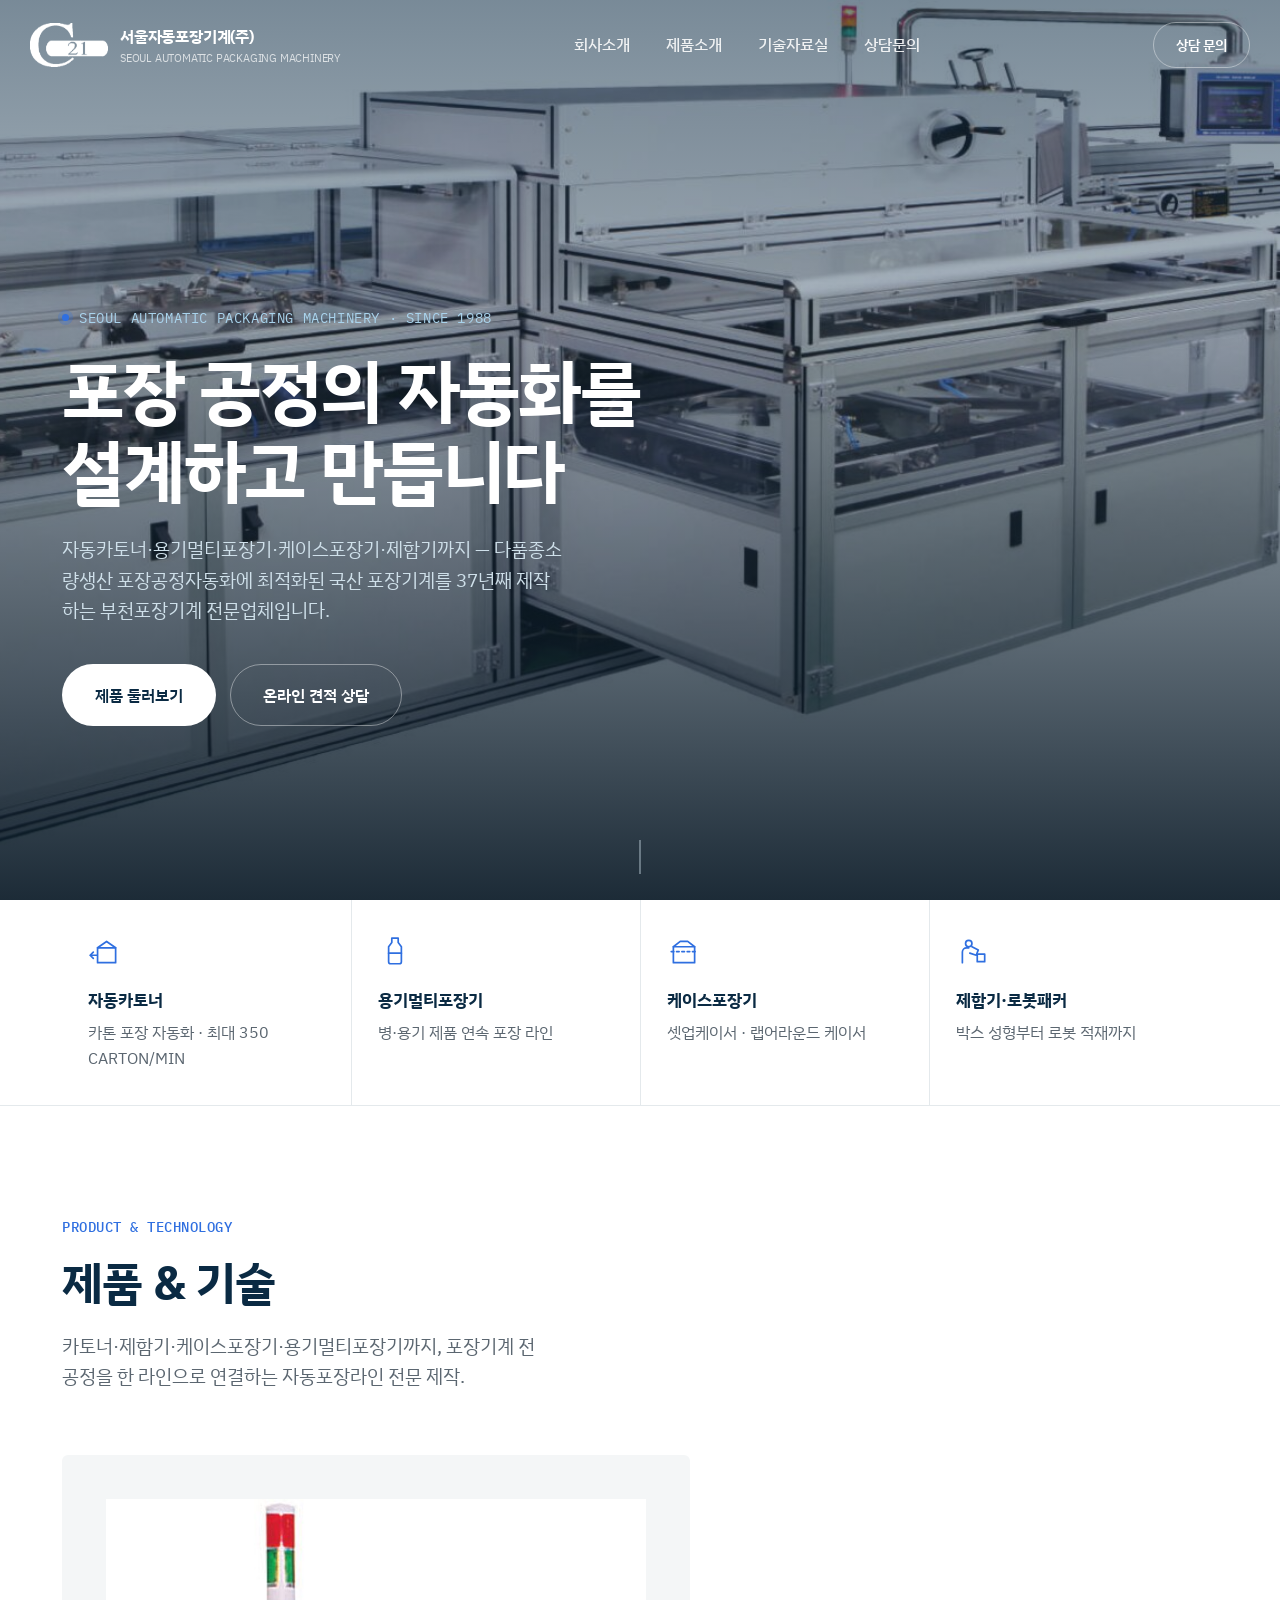
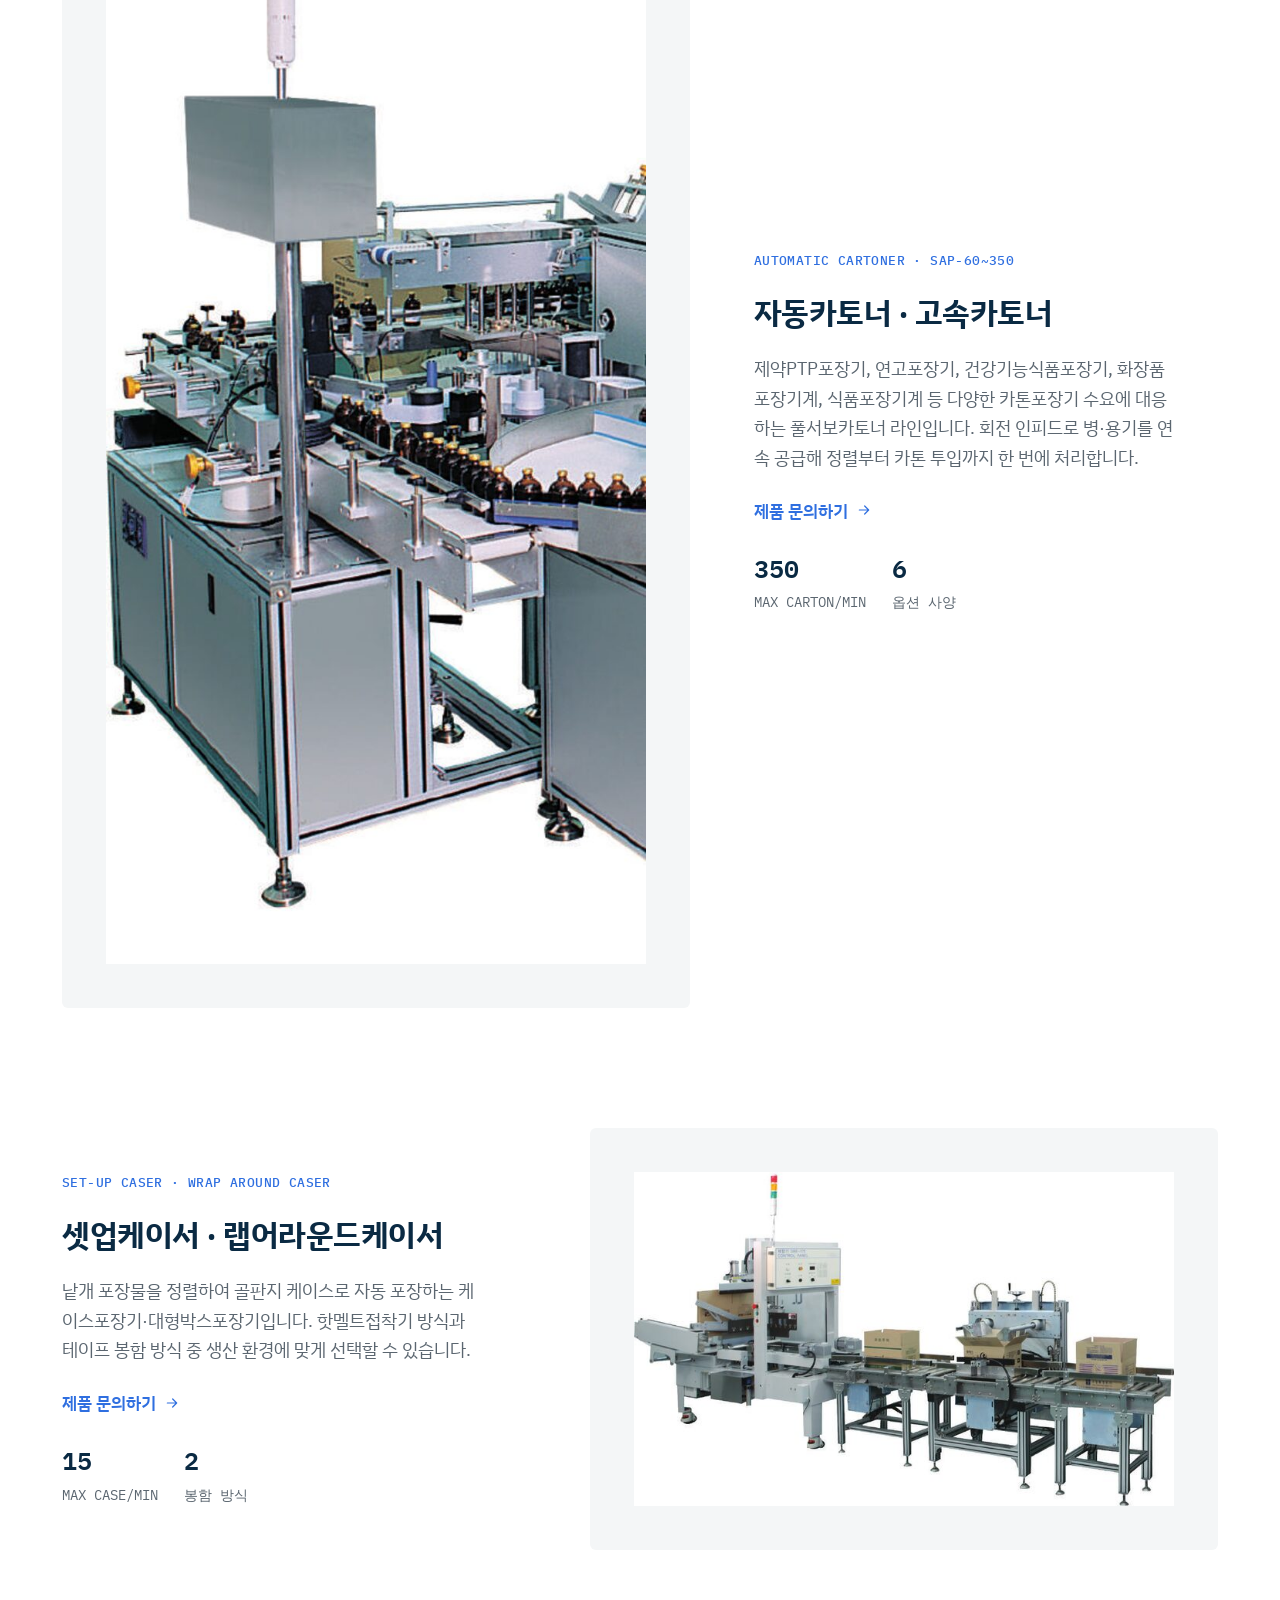
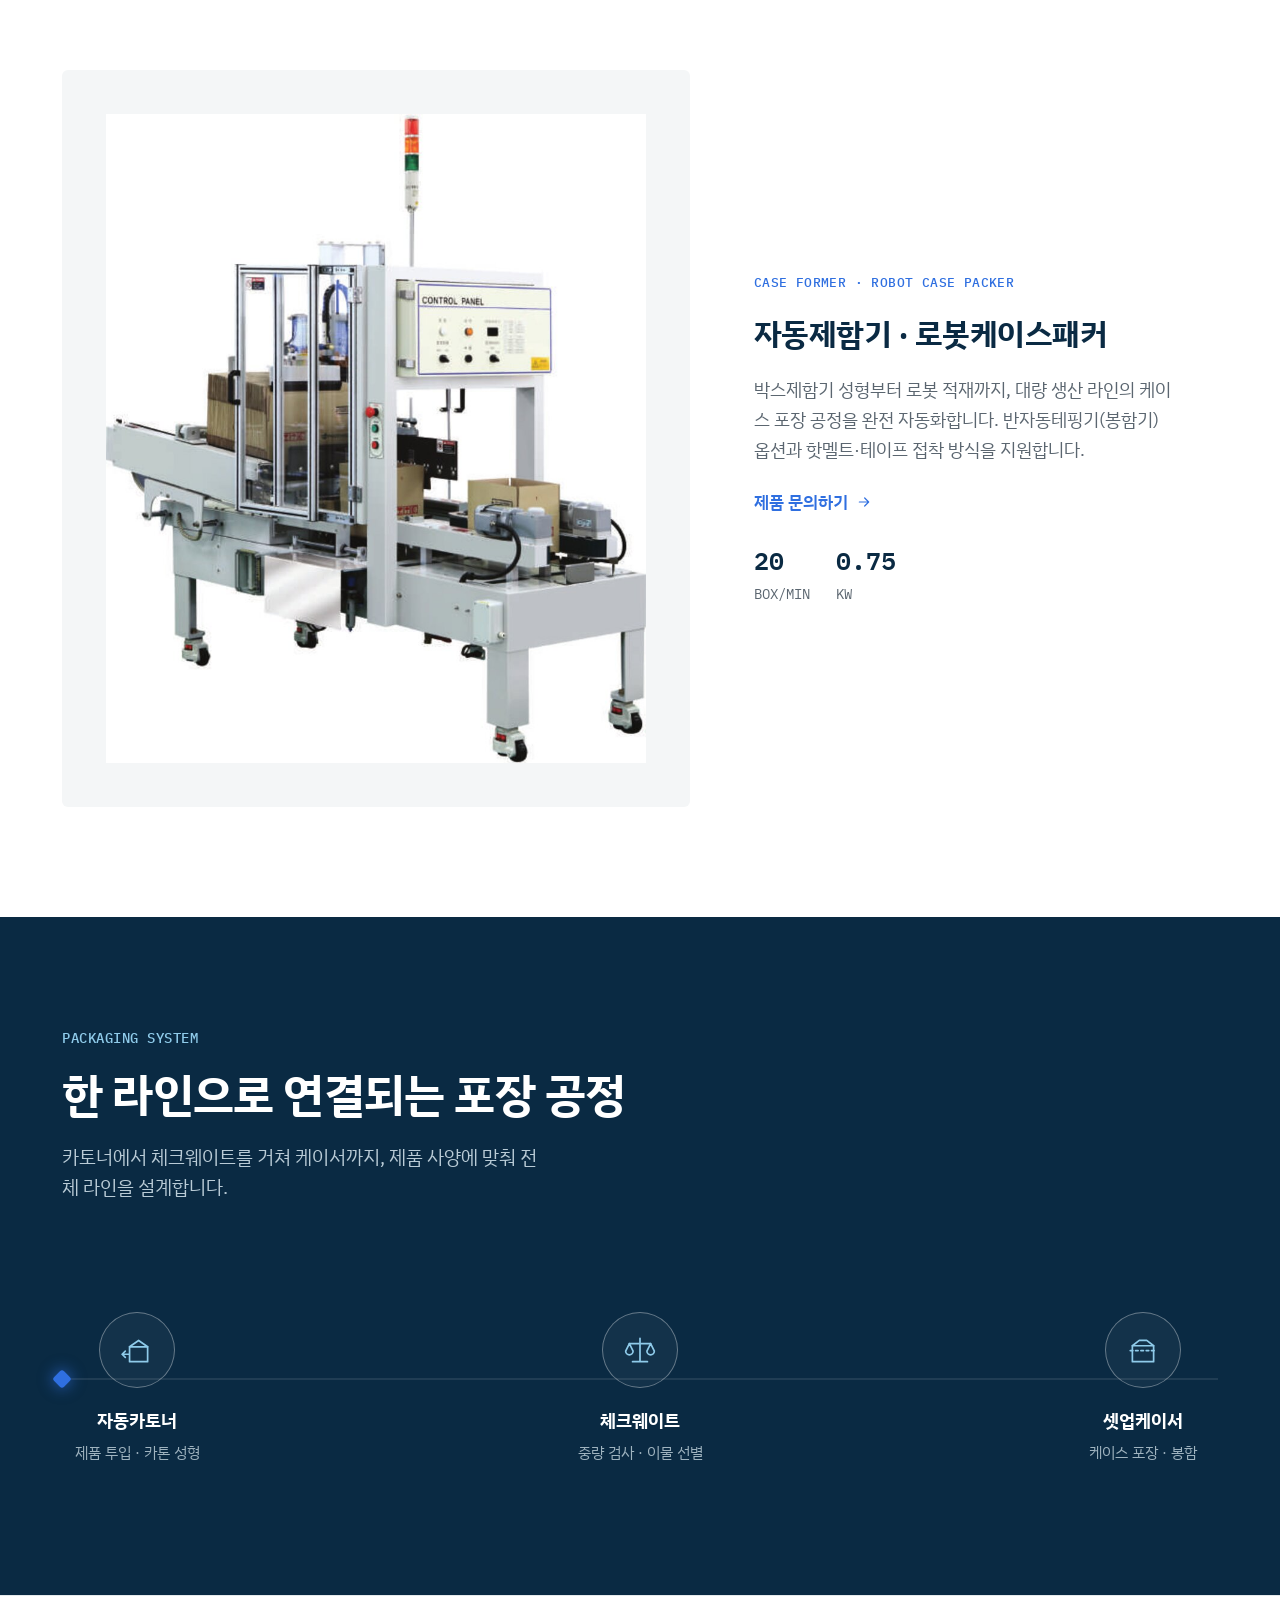
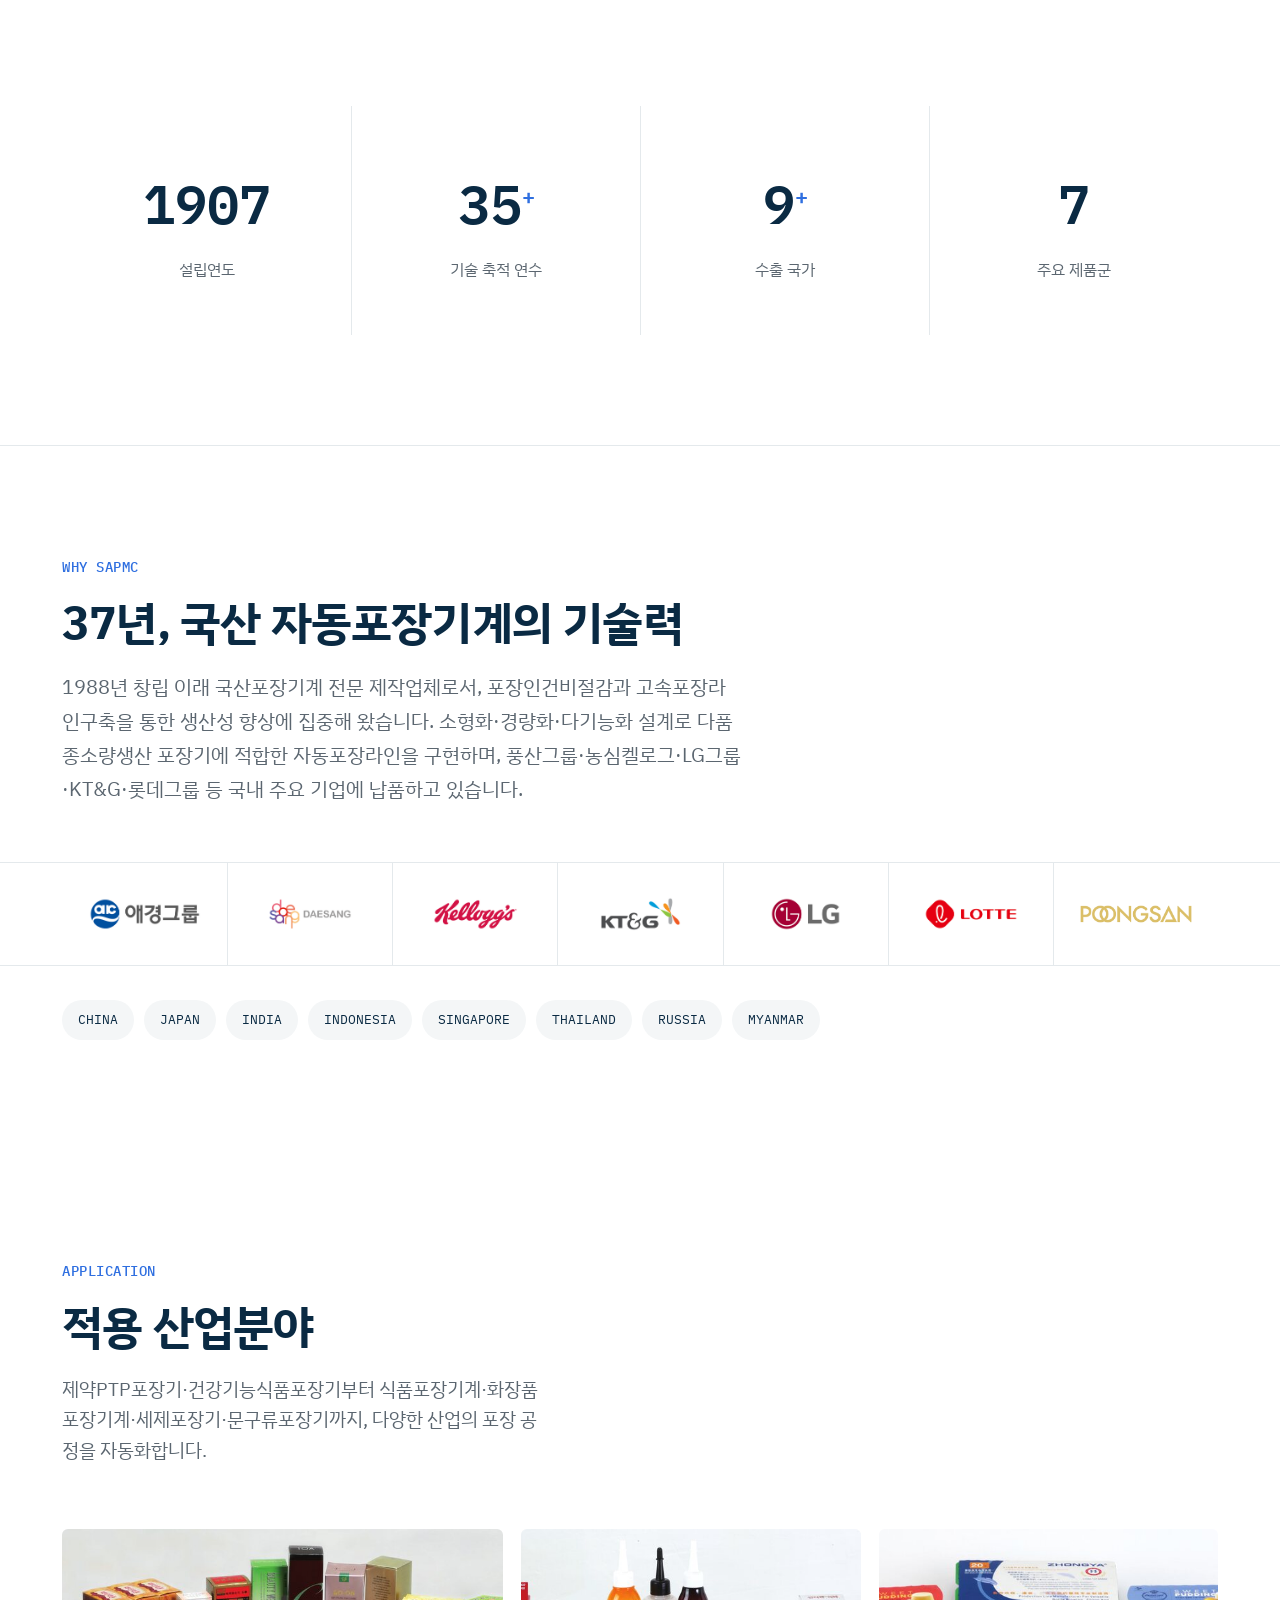
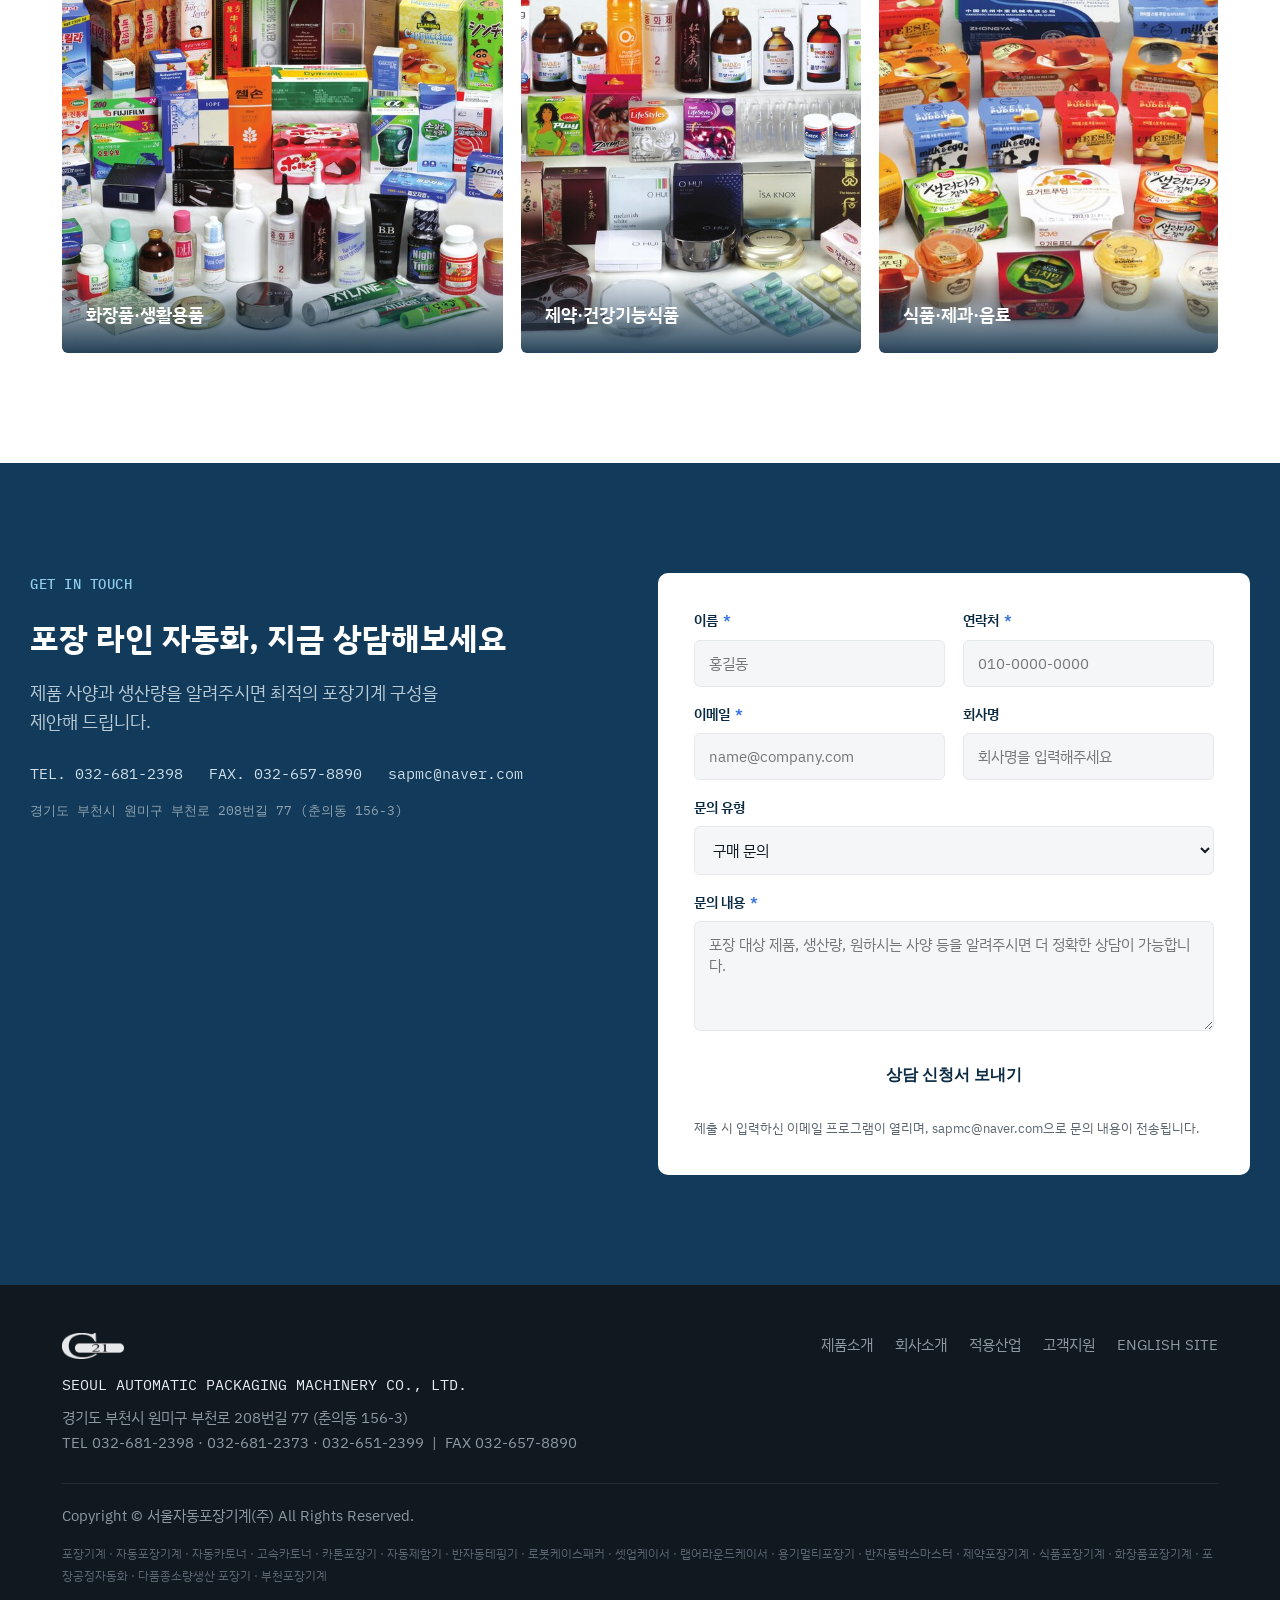
==== commit eaa233a8: "Add files via upload" ====
--- a/index.html
+++ b/index.html
@@ -341,12 +341,12 @@
       <div>서울자동포장기계(주)<div class="logo-sub">SEOUL AUTOMATIC PACKAGING MACHINERY</div></div>
     </div>
     <nav>
-      <a href="#products">제품소개</a>
-      <a href="#why">회사소개</a>
-      <a href="#apply">적용산업</a>
-      <a href="#contact">기술자료실</a>
+      <a href="about-ceo.html">회사소개</a>
+      <a href="product-cartoner1.html">제품소개</a>
+      <a href="tech-library.html">기술자료실</a>
+      <a href="contact.html">상담문의</a>
     </nav>
-    <a class="btn btn-line" href="#contact" style="padding:11px 22px;font-size:13.5px;">상담 문의</a>
+    <a class="btn btn-line" href="contact.html" style="padding:11px 22px;font-size:13.5px;">상담 문의</a>
   </div>
 </header>
 
@@ -359,7 +359,7 @@
     <p class="lead">자동카토너·용기멀티포장기·케이스포장기·제함기까지 — 다품종소량생산 포장공정자동화에 최적화된 국산 포장기계를 37년째 제작하는 부천포장기계 전문업체입니다.</p>
     <div class="hero-ctas">
       <a class="btn btn-primary" href="#products">제품 둘러보기</a>
-      <a class="btn btn-line" href="#contact">온라인 견적 상담</a>
+      <a class="btn btn-line" href="contact.html">온라인 견적 상담</a>
     </div>
   </div>
   <div class="scroll-cue"><span></span></div>
@@ -600,10 +600,10 @@
         <div>TEL 032-681-2398 · 032-681-2373 · 032-651-2399 &nbsp;|&nbsp; FAX 032-657-8890</div>
       </div>
       <div class="footer-links">
-        <a href="#products">제품소개</a>
-        <a href="#why">회사소개</a>
+        <a href="product-cartoner1.html">제품소개</a>
+        <a href="about-ceo.html">회사소개</a>
         <a href="#apply">적용산업</a>
-        <a href="#contact">고객지원</a>
+        <a href="contact.html">고객지원</a>
         <a href="#">ENGLISH SITE</a>
       </div>
     </div>
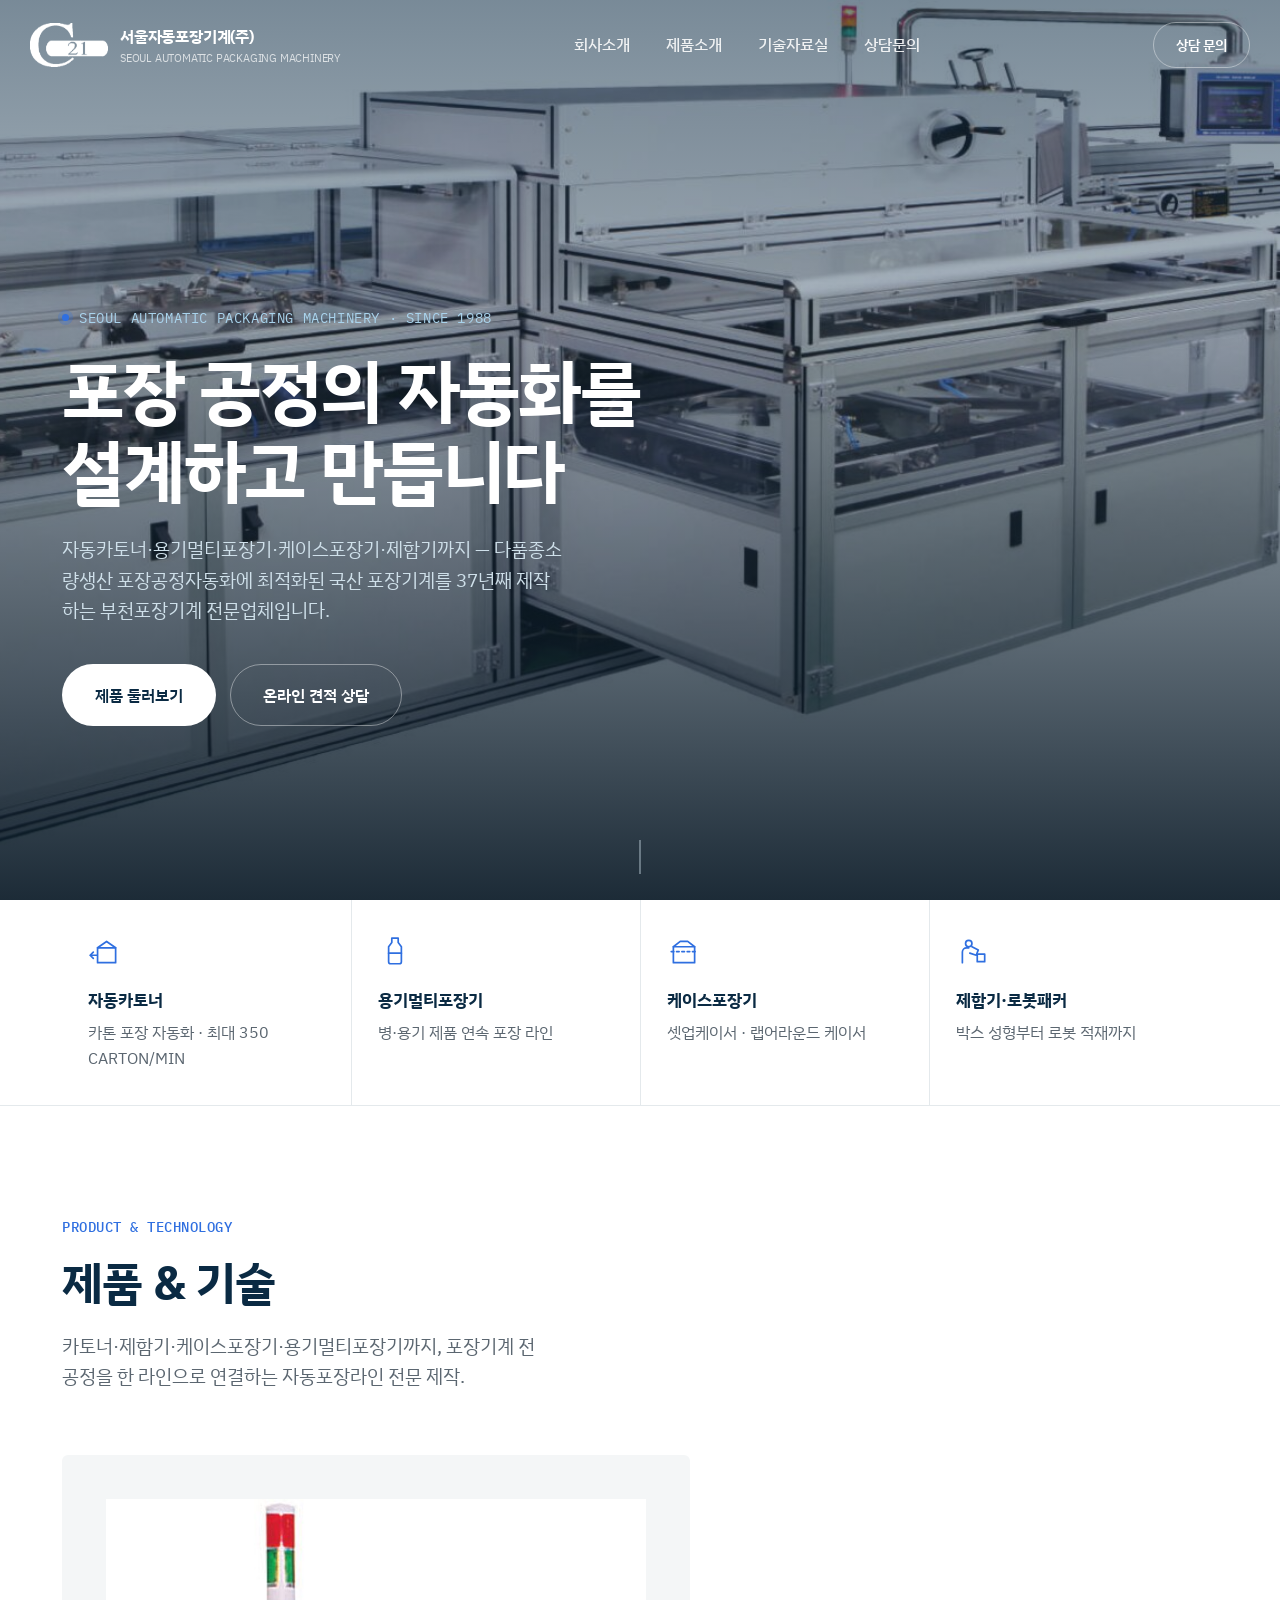
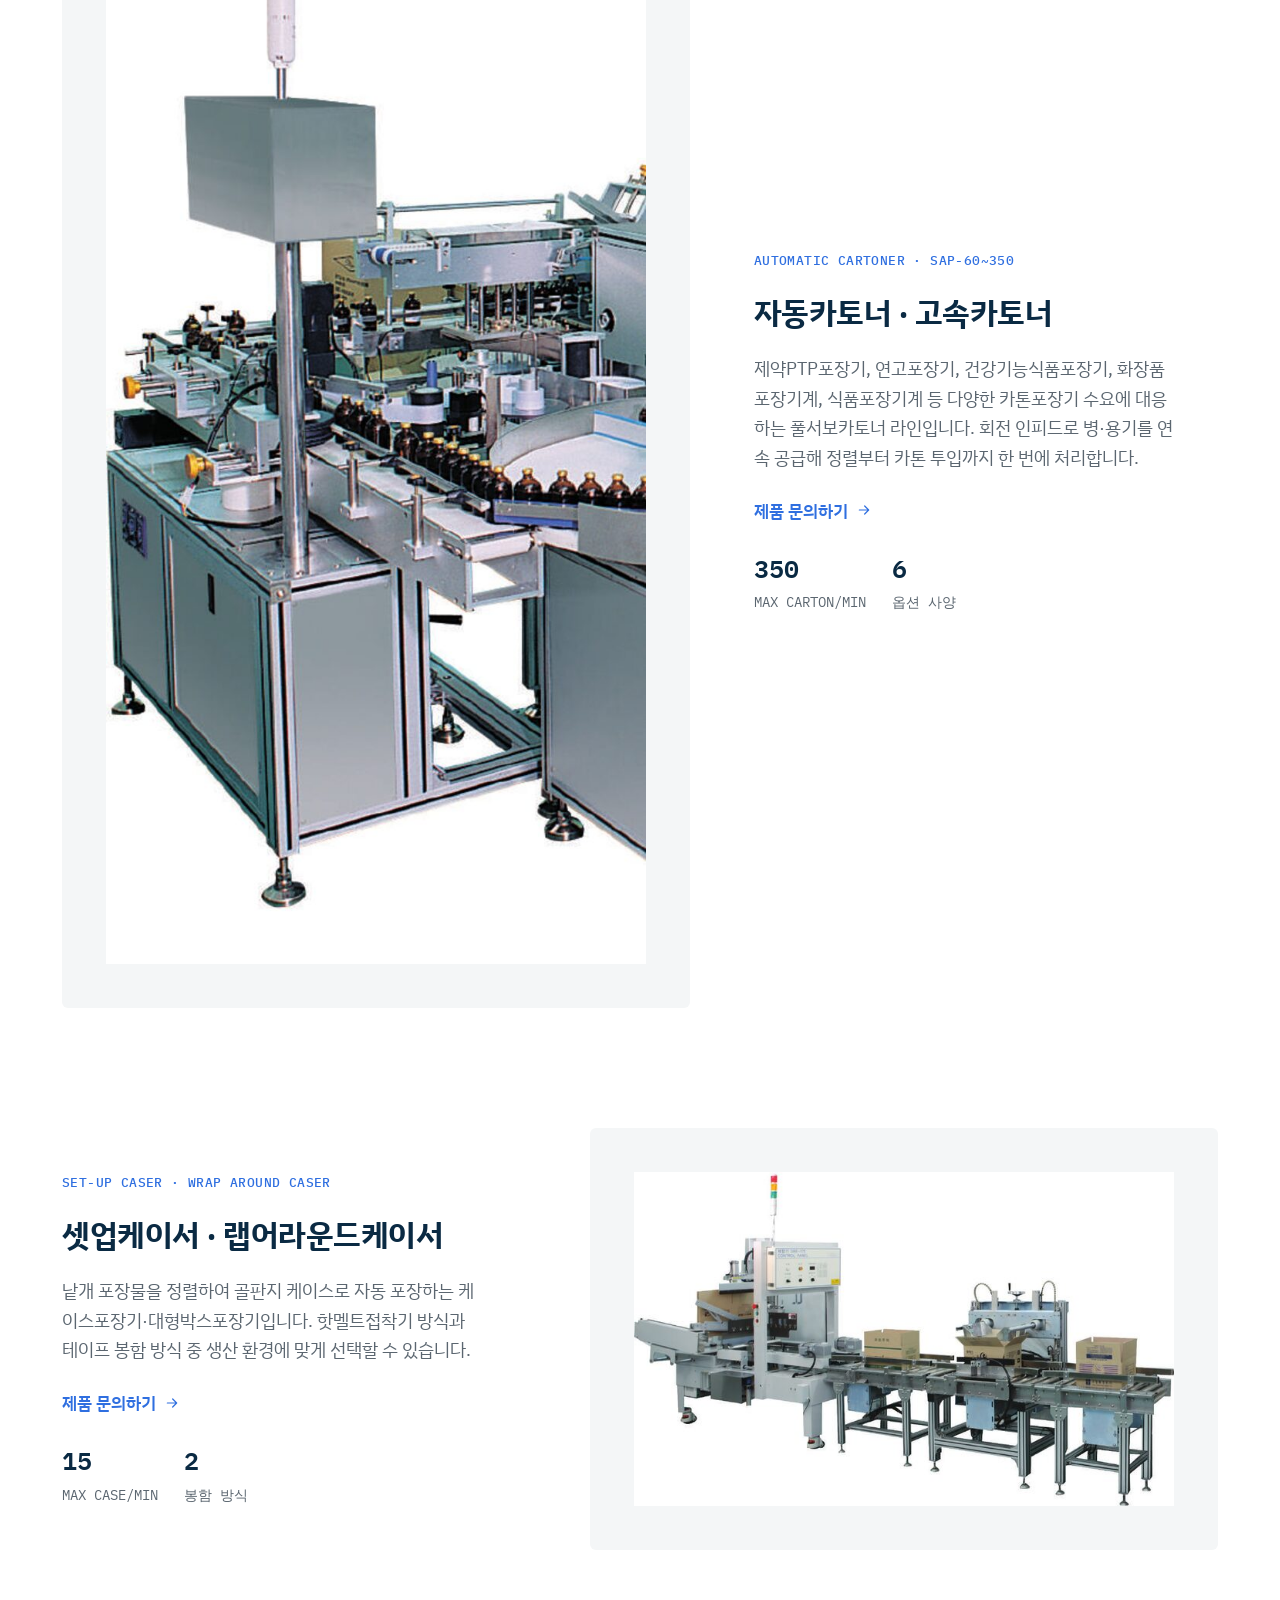
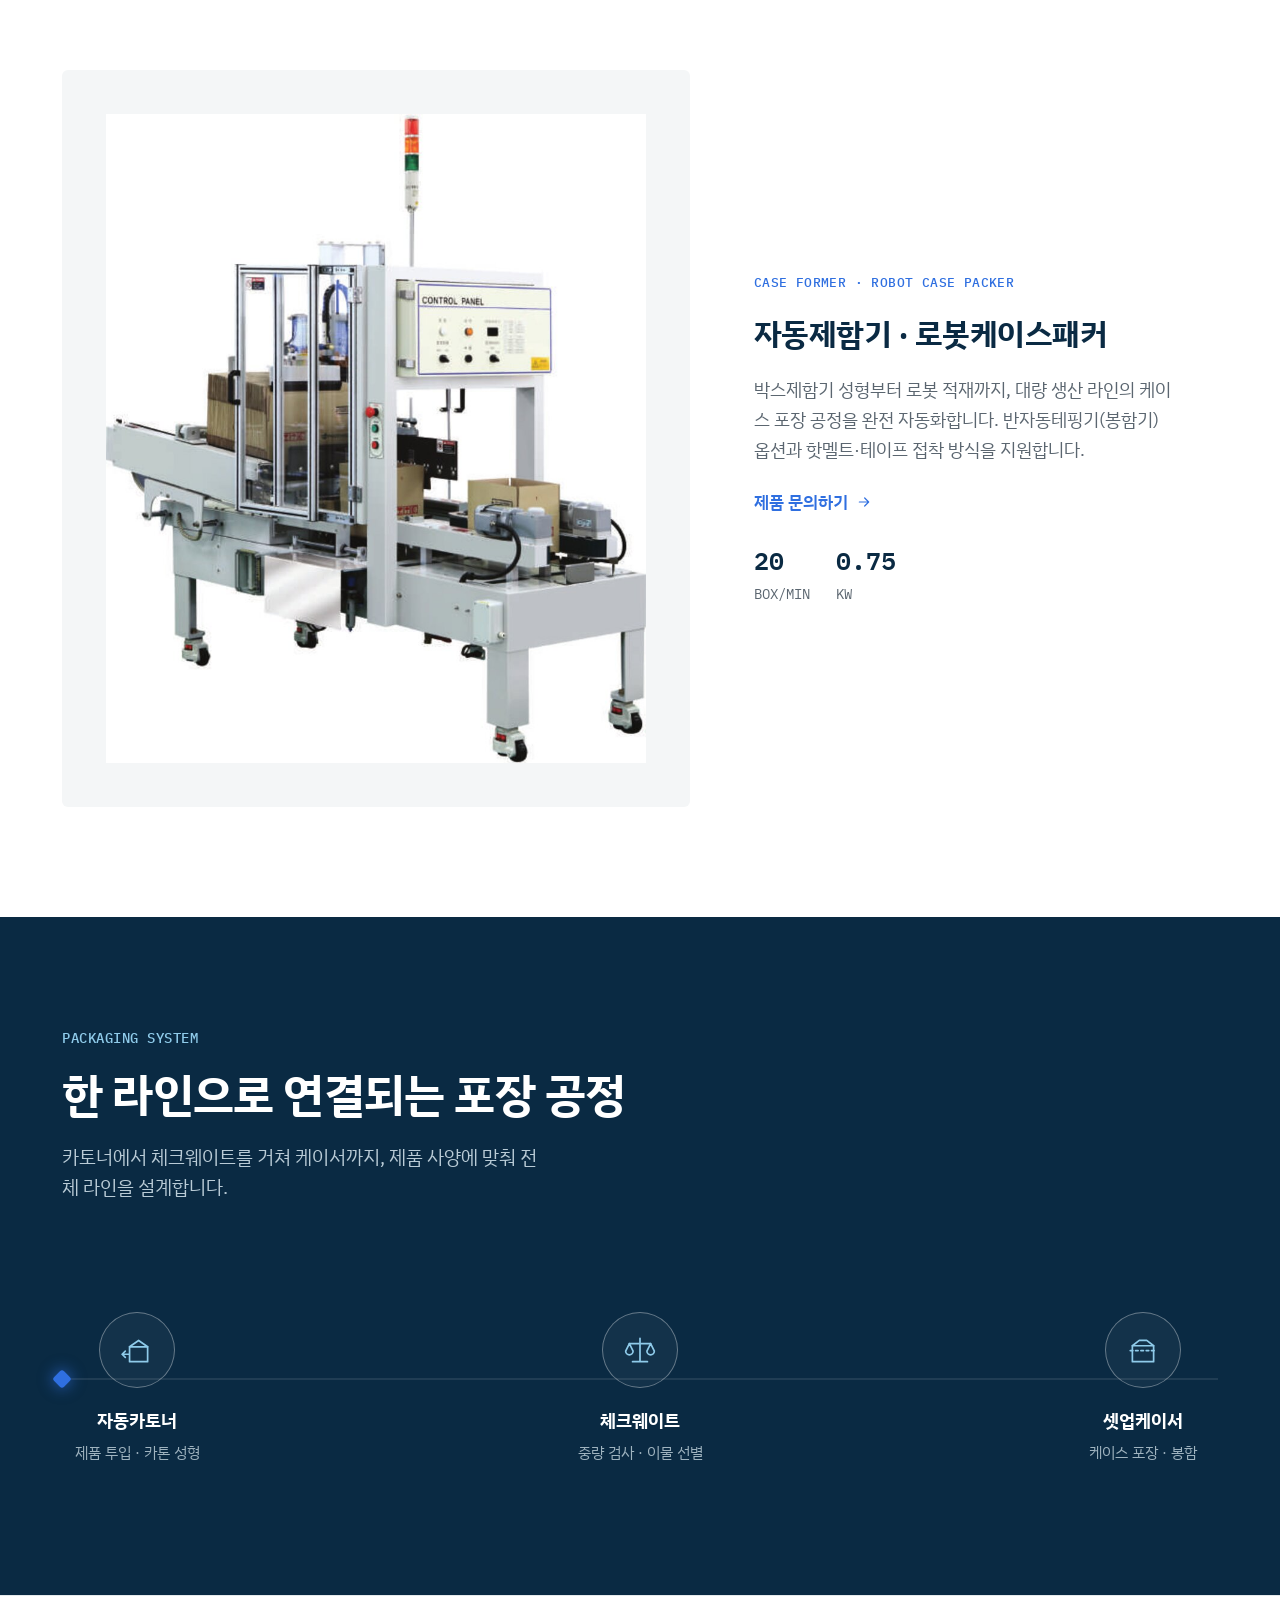
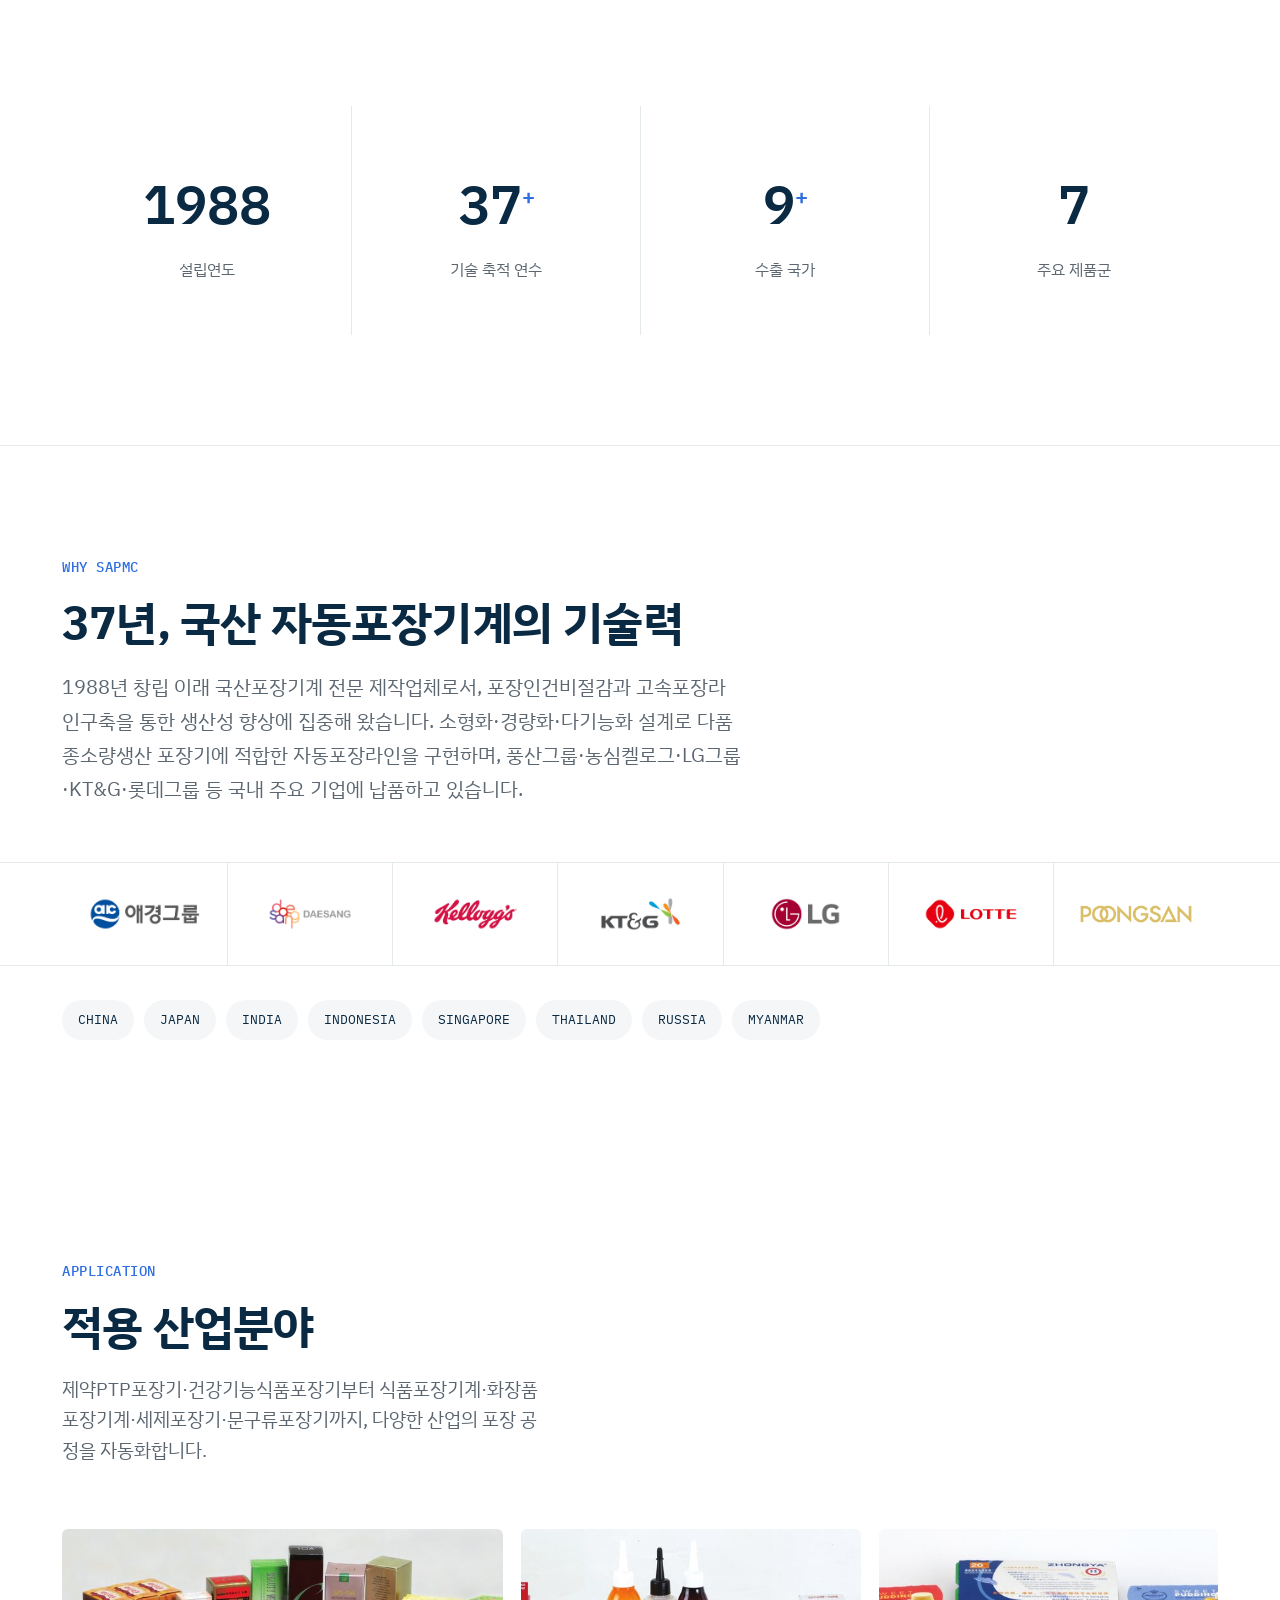
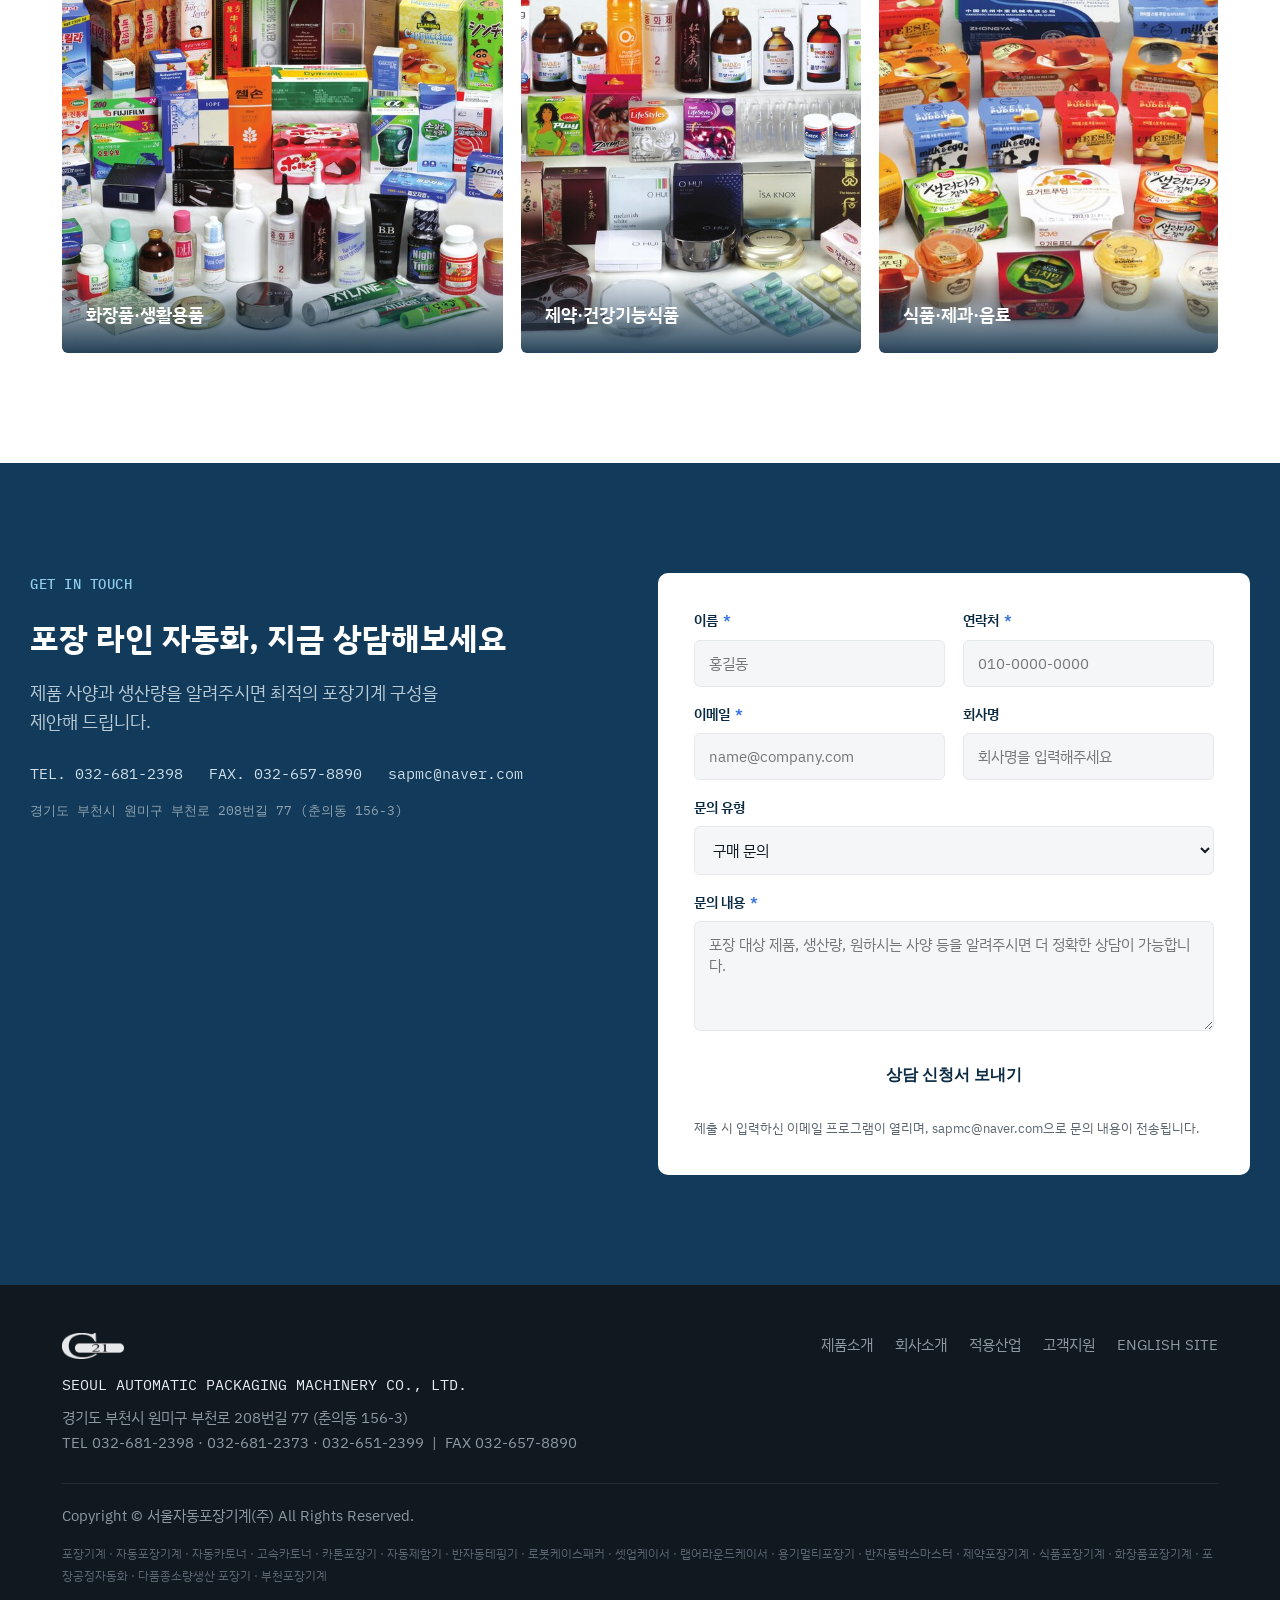
==== commit 73cb91ee: "Update index.html" ====
--- a/index.html
+++ b/index.html
@@ -327,6 +327,36 @@
   section{padding:72px 0;}
   .cta-inner{flex-direction:column;align-items:flex-start;}
 }
+
+/* ---------------- MOBILE NAV ---------------- */
+.burger{display:none;background:none;border:none;cursor:pointer;padding:8px;width:38px;height:38px;position:relative;z-index:120;color:#fff;}
+header.scrolled .burger{color:var(--navy);}
+.burger span{display:block;width:22px;height:2px;background:currentColor;margin:5px auto;transition:transform .25s ease, opacity .2s ease;}
+.burger.open span:nth-child(1){transform:translateY(7px) rotate(45deg);}
+.burger.open span:nth-child(2){opacity:0;}
+.burger.open span:nth-child(3){transform:translateY(-7px) rotate(-45deg);}
+
+.mobile-nav{
+  position:fixed;inset:0;background:var(--navy);z-index:110;
+  display:flex;flex-direction:column;align-items:center;justify-content:center;gap:30px;
+  opacity:0;visibility:hidden;transform:translateY(-16px);
+  transition:opacity .25s ease, transform .25s ease, visibility .25s;
+}
+.mobile-nav.open{opacity:1;visibility:visible;transform:translateY(0);}
+.mobile-nav a{color:#fff;font-size:21px;font-weight:600;letter-spacing:-.2px;}
+.mobile-nav .mobile-cta{margin-top:10px;}
+
+@media (max-width:900px){
+  .burger{display:block;}
+  .header-inner .btn-line{display:none;}
+  .header-inner{gap:12px;}
+}
+@media (max-width:480px){
+  .logo-sub{display:none;}
+  .logo{font-size:14px;gap:8px;}
+  .logo-img-wrap{width:56px;}
+  .logo-img{height:34px;}
+}
 </style>
 </head>
 <body>
@@ -347,8 +377,20 @@
       <a href="contact.html">상담문의</a>
     </nav>
     <a class="btn btn-line" href="contact.html" style="padding:11px 22px;font-size:13.5px;">상담 문의</a>
+    <button class="burger" id="burgerBtn" aria-label="메뉴 열기" aria-expanded="false">
+      <span></span><span></span><span></span>
+    </button>
   </div>
 </header>
+
+<div class="mobile-nav" id="mobileNav">
+  <a href="index.html">홈</a>
+  <a href="about-ceo.html">회사소개</a>
+  <a href="product-cartoner1.html">제품소개</a>
+  <a href="tech-library.html">기술자료실</a>
+  <a href="contact.html">상담문의</a>
+  <a class="btn btn-primary mobile-cta" href="contact.html">온라인 견적 상담</a>
+</div>
 
 <section class="hero">
   <div class="hero-media"><img src="[data-uri]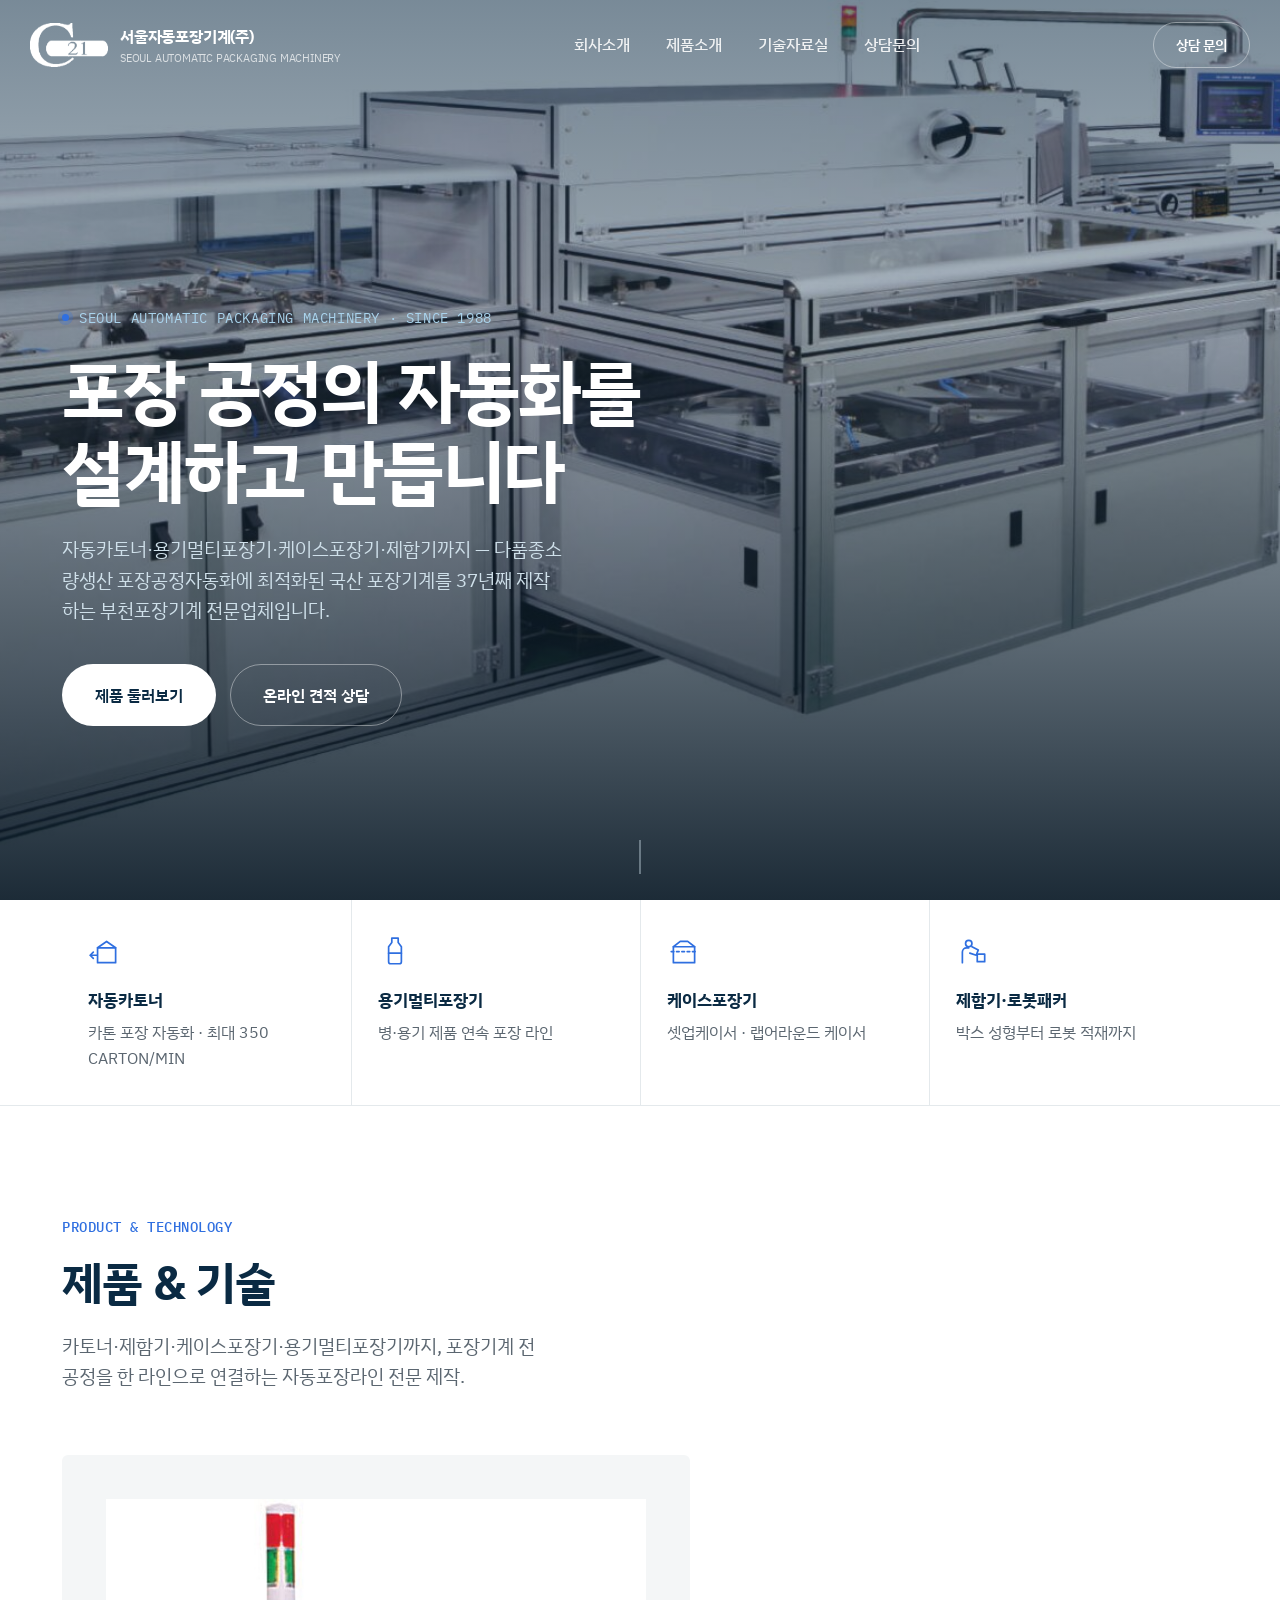
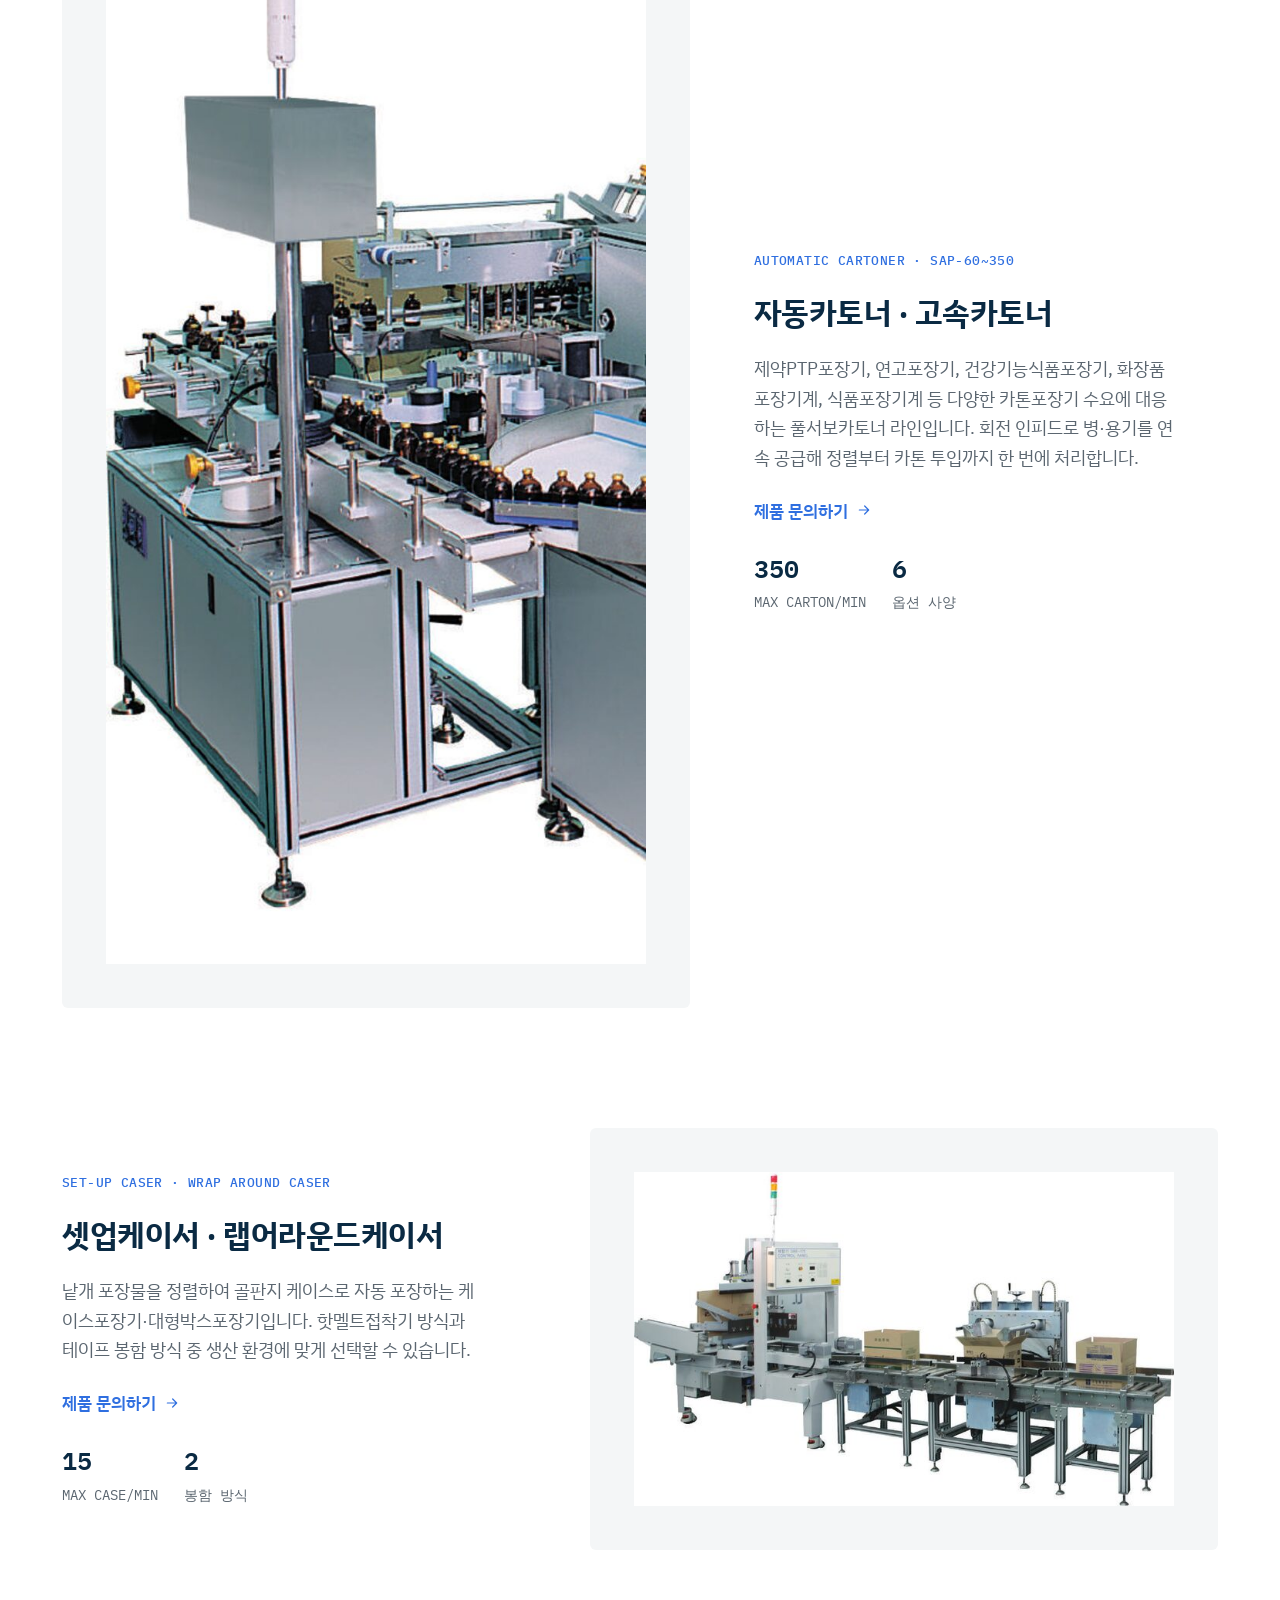
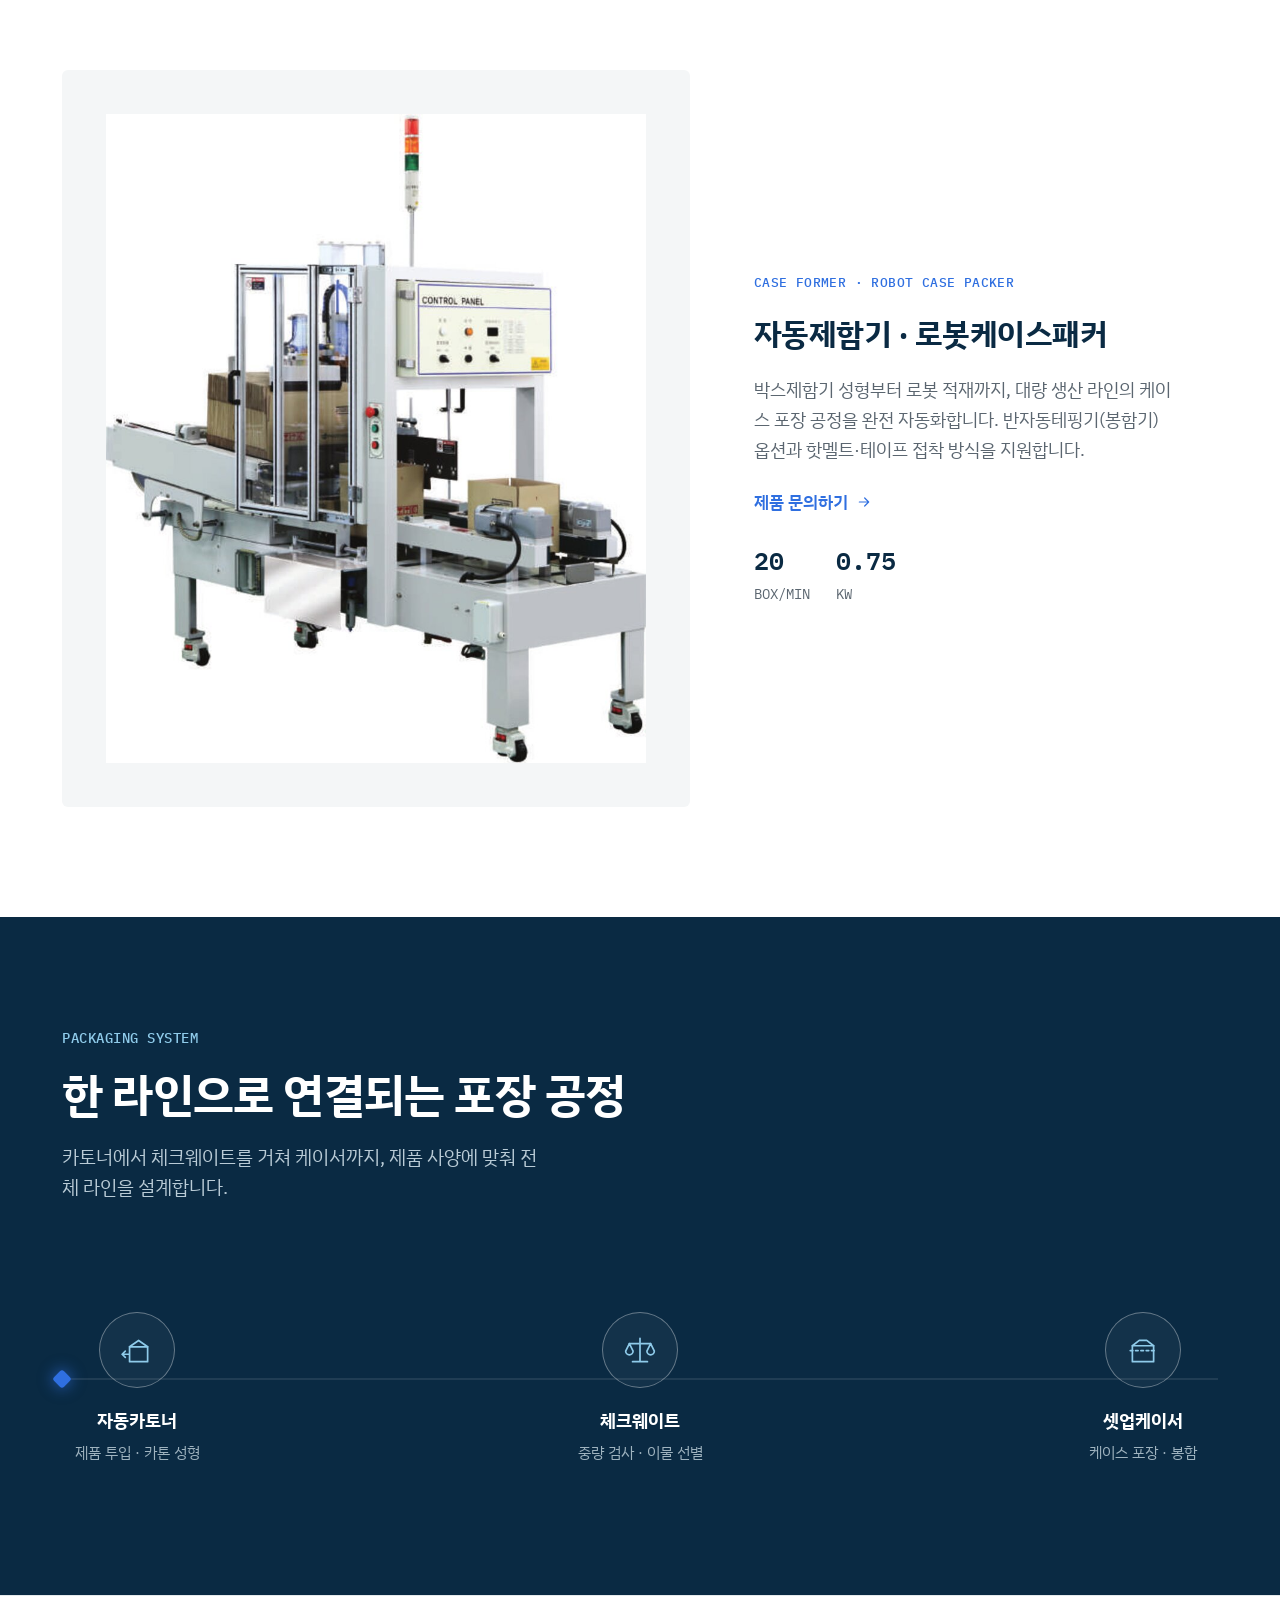
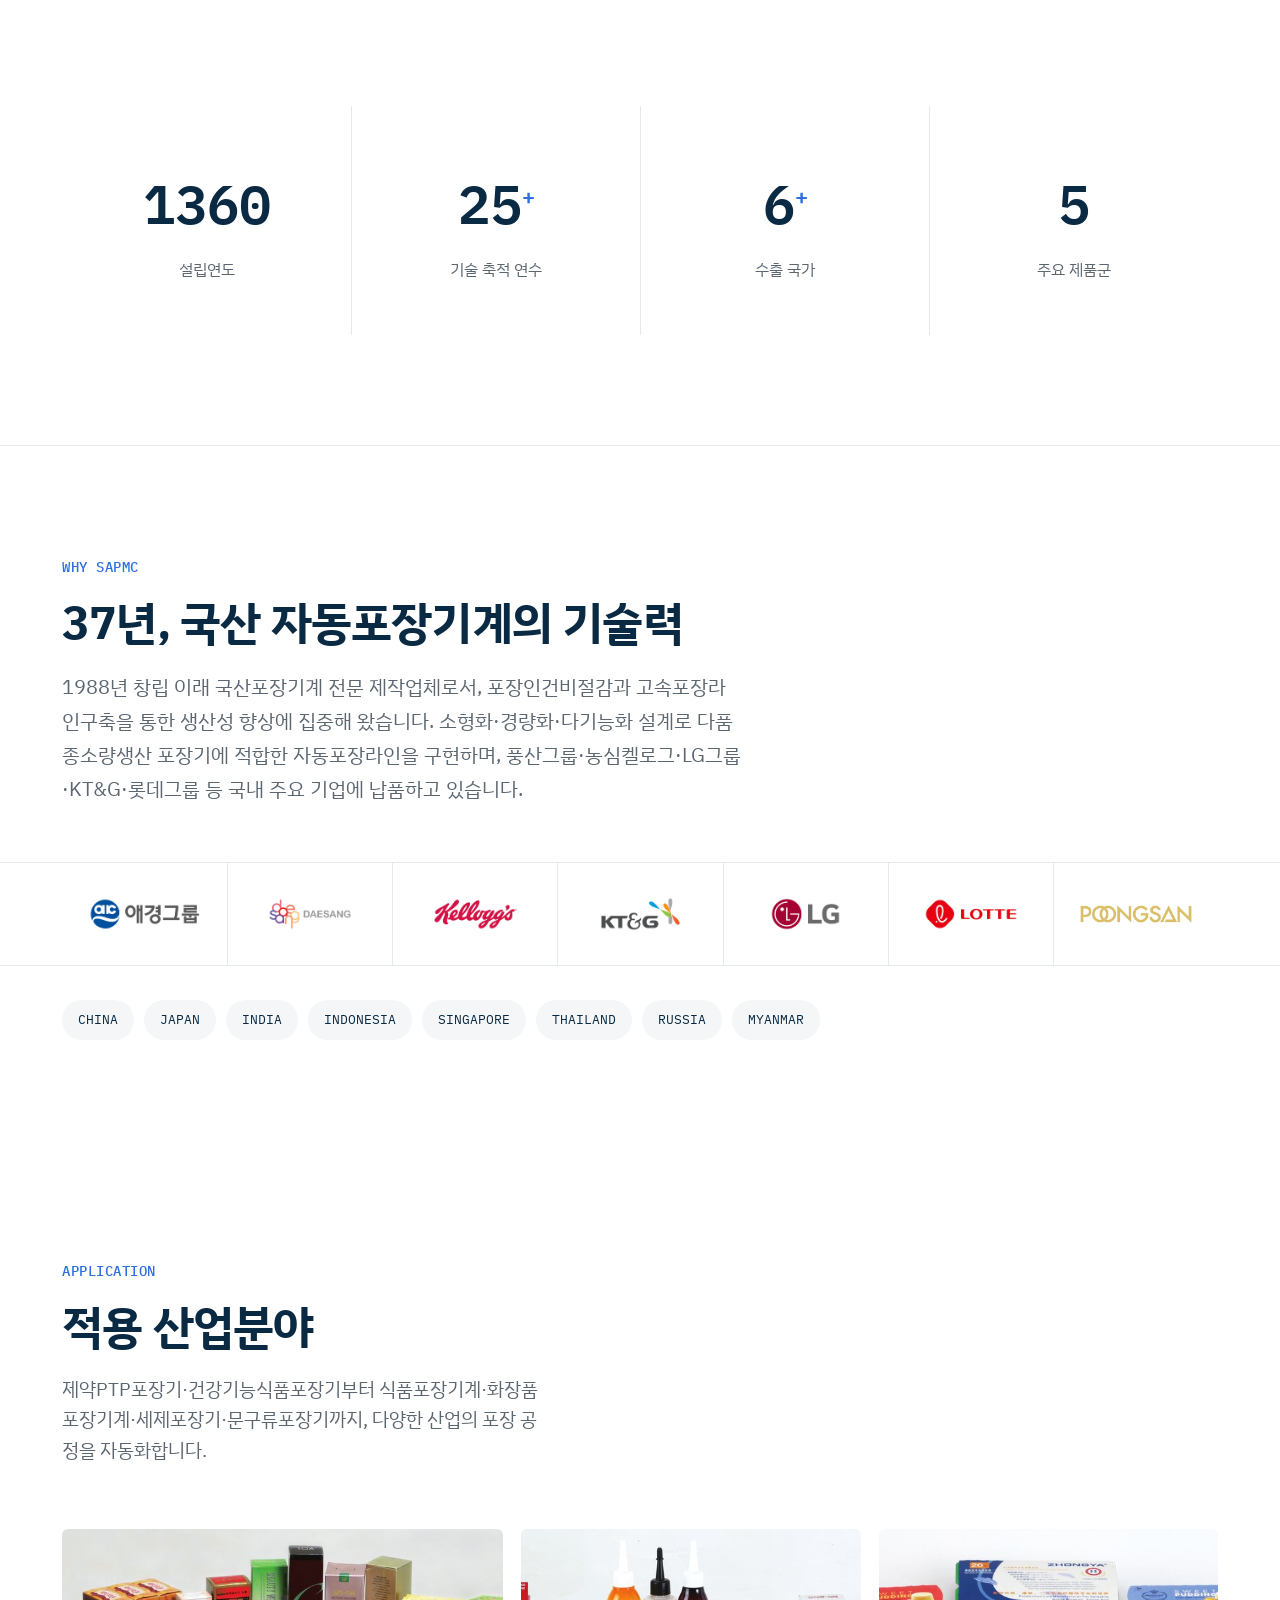
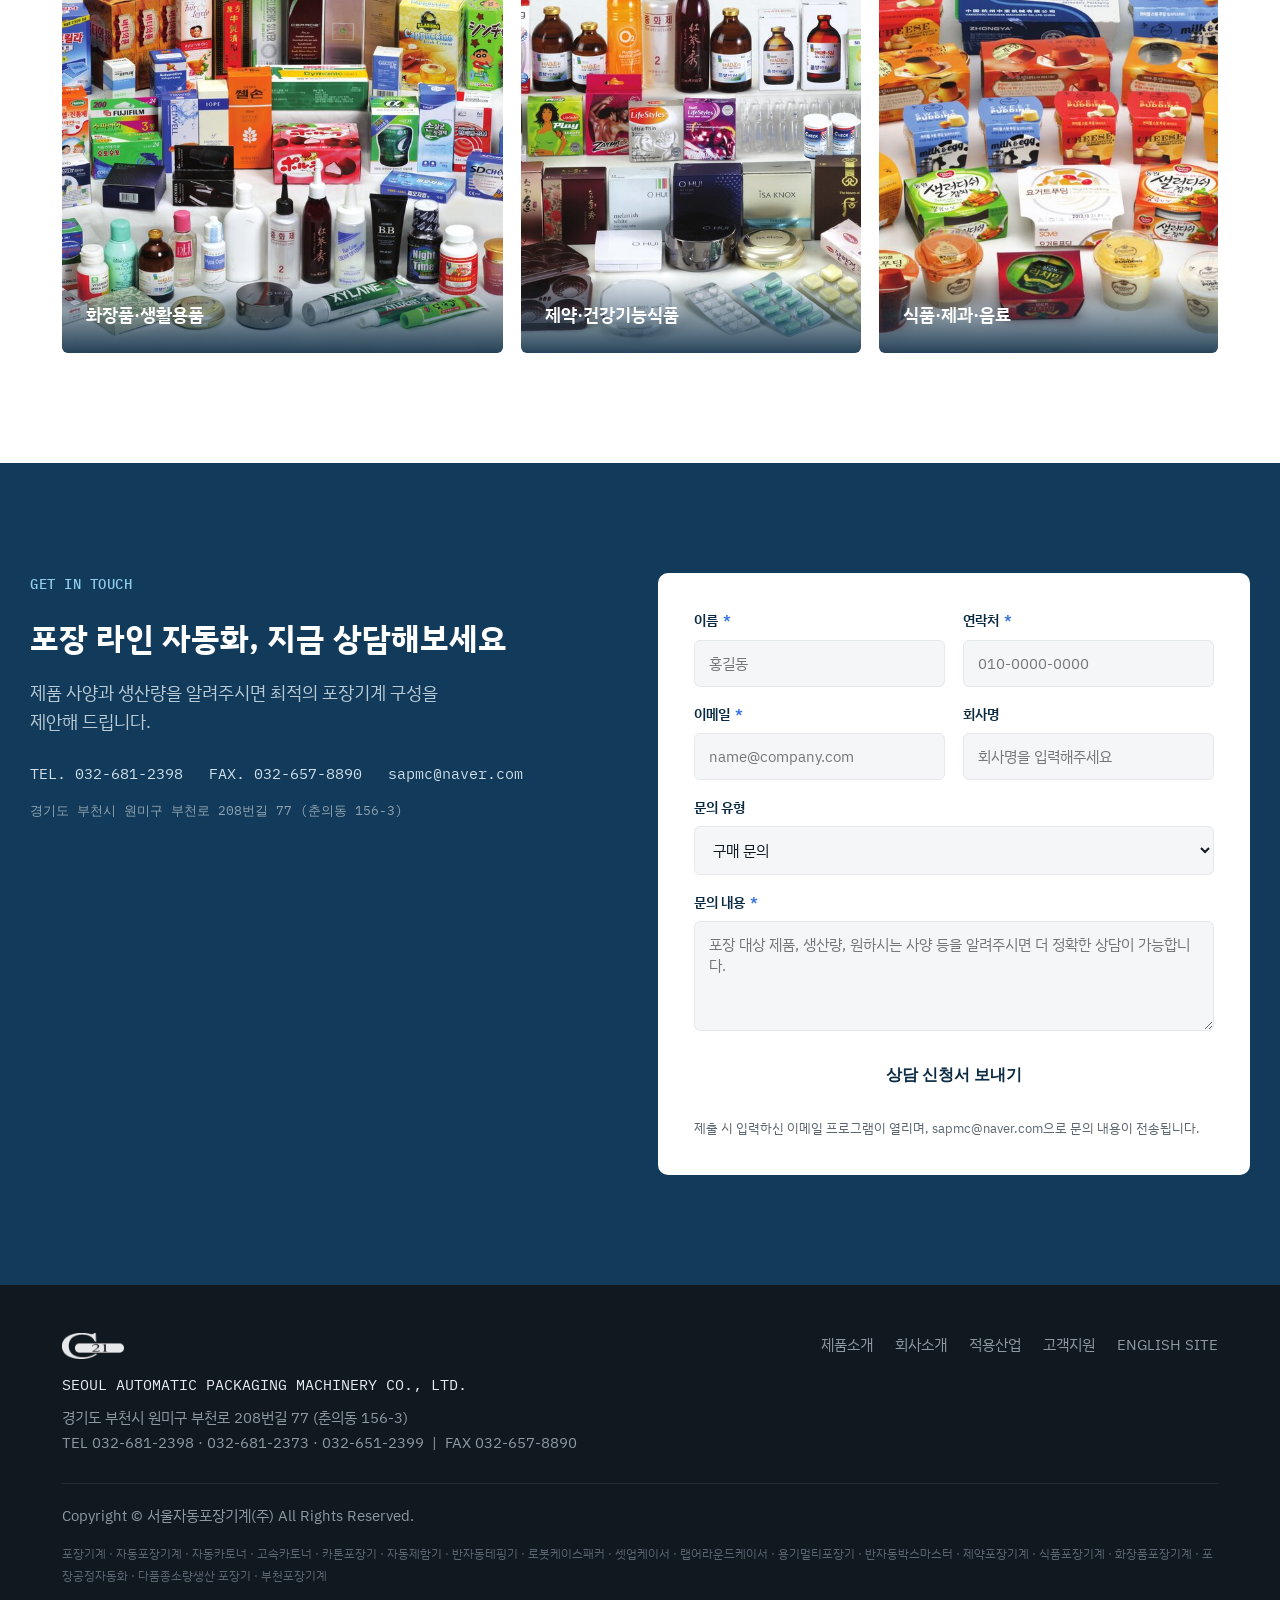
